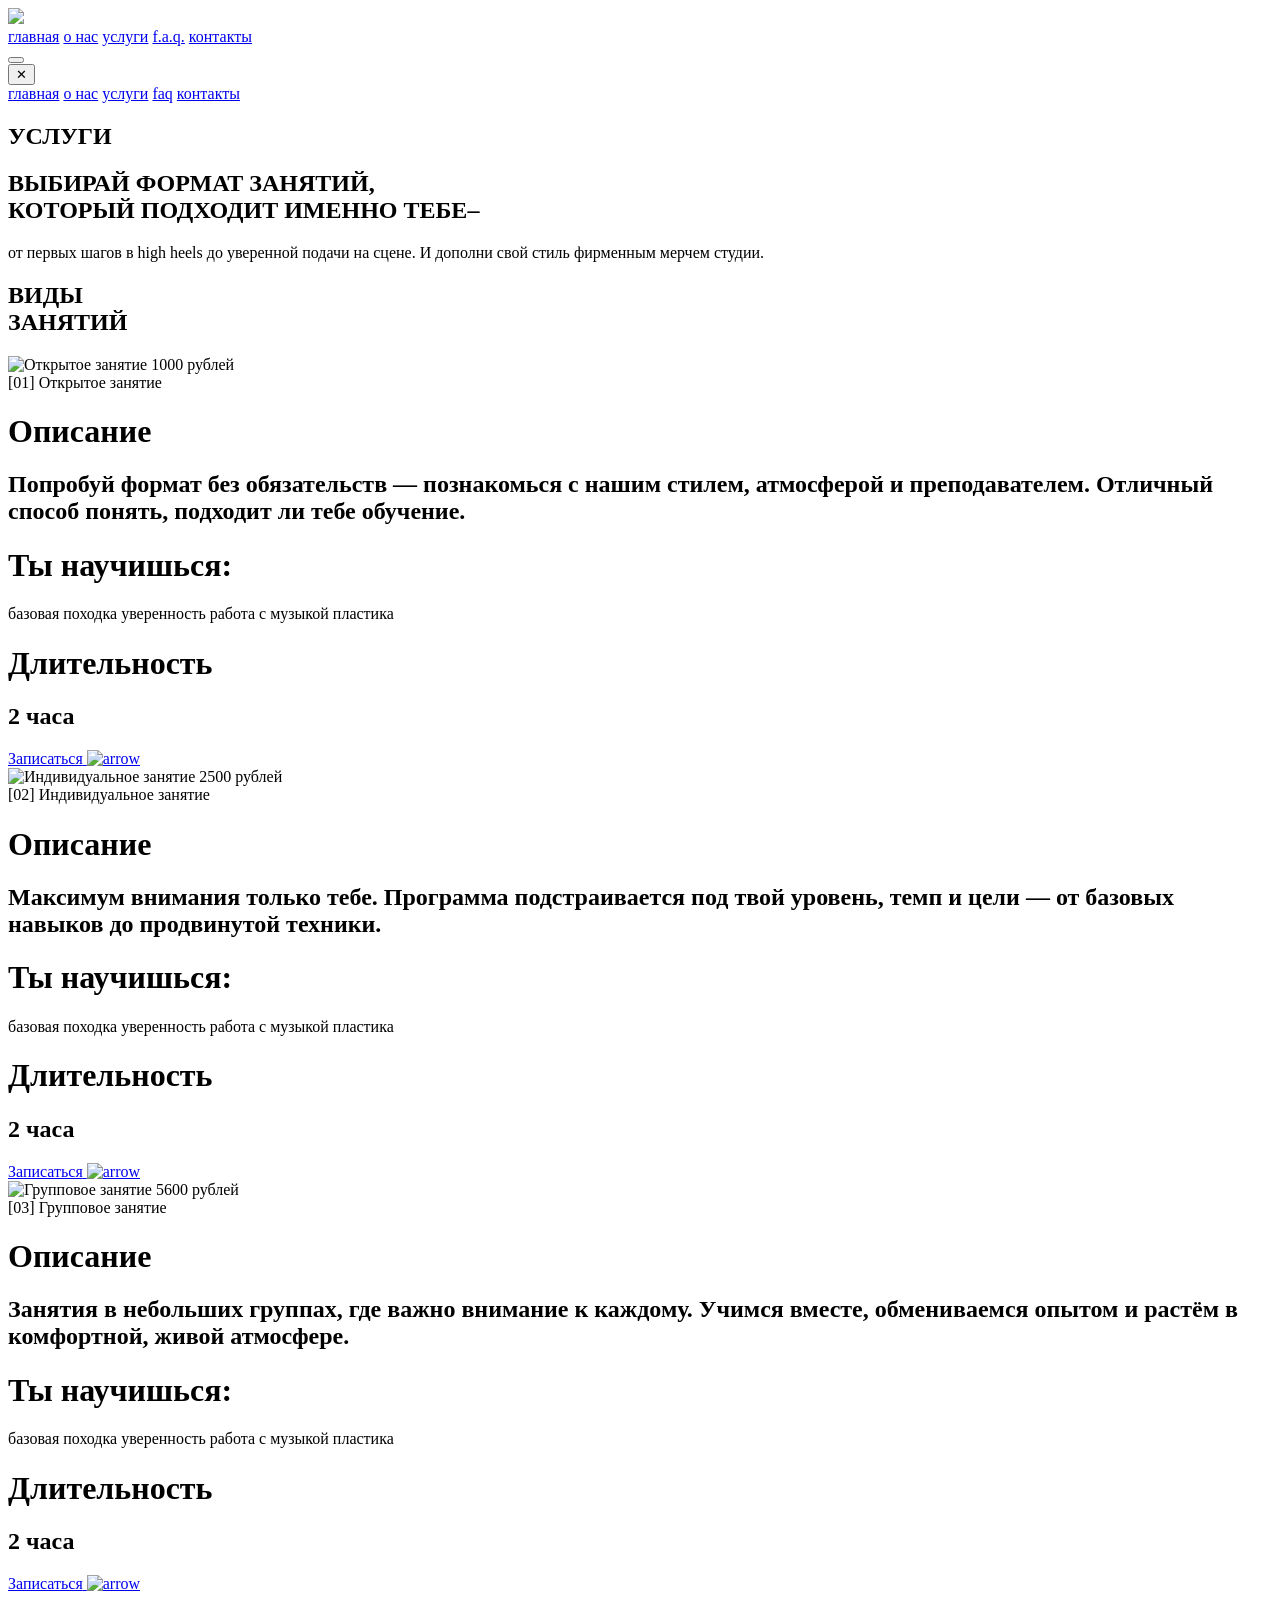
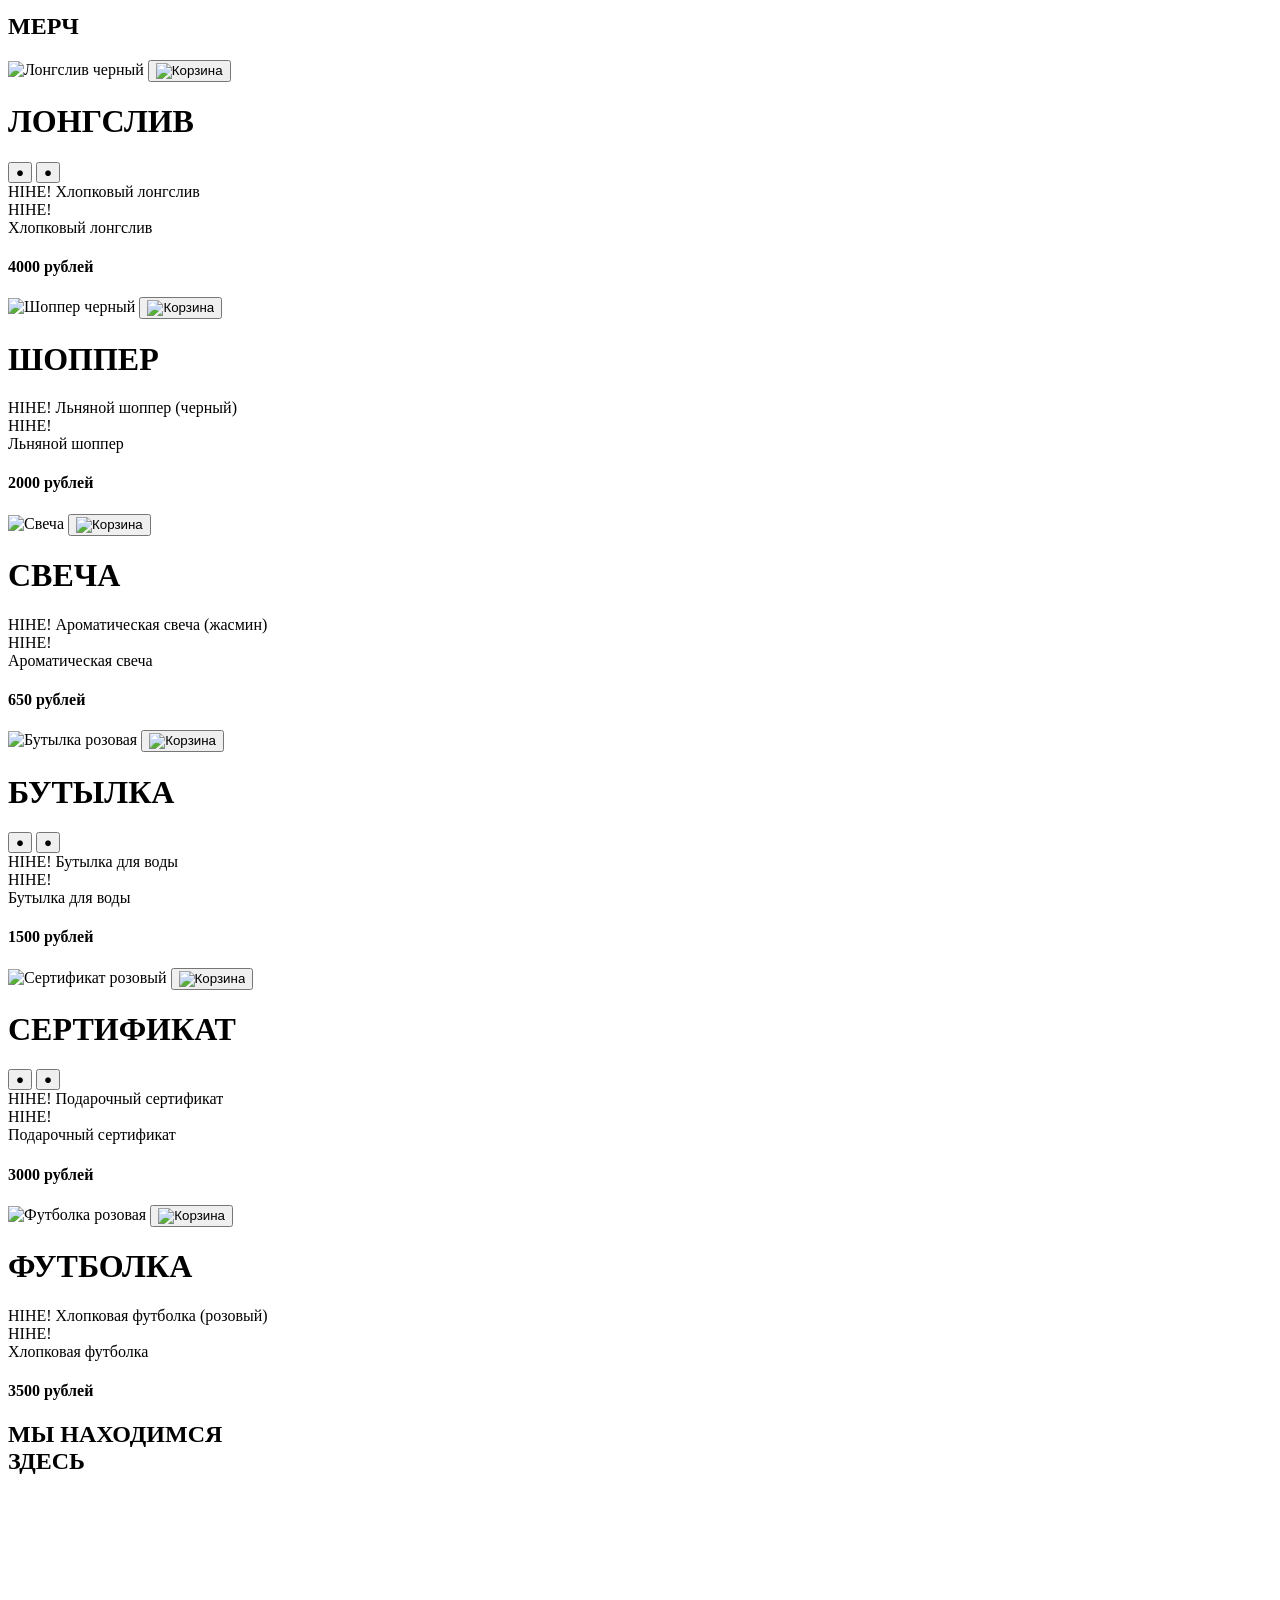
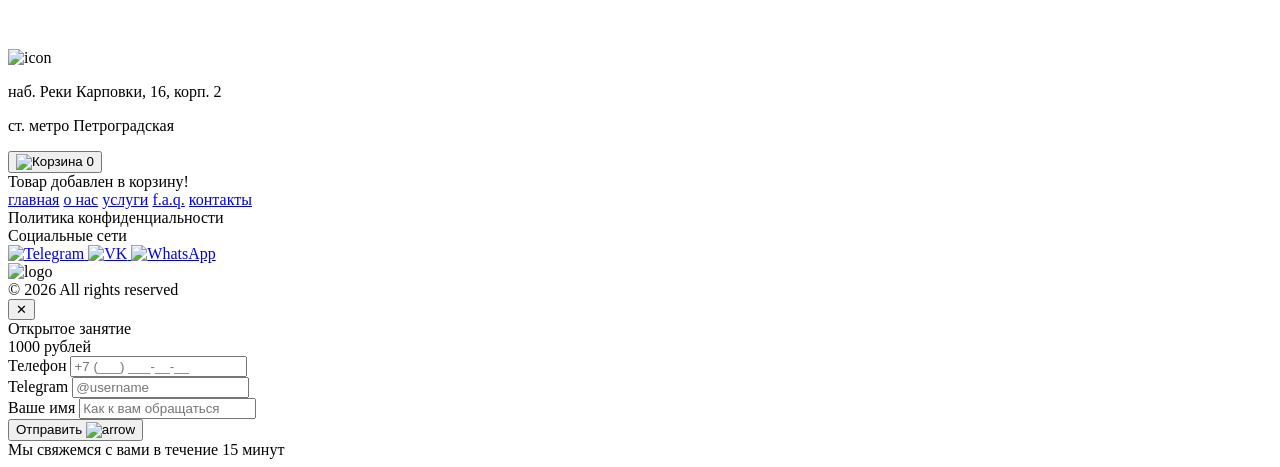
==== wedo.html @ 26886724 "Add files via upload" ====
<!DOCTYPE html>
<html lang="ru">
    <head> 
        <meta charset="UTF-8"> 
        <meta name="viewport" content="width=device-width, initial-scale=1.0"> 
        <title>HI, HEELS! WEDO</title> <link rel="stylesheet" href="styles/style2.css"> 
    </head> 
    <body>
        <header class="header"> 
            <div class="log1">
                <img src="images/logoshort.svg">
            </div>
            <nav class="text">
                <a href="index.html" class="nav-link">главная</a>
                <a href="about.html" class="nav-link">о нас</a>
                <a href="wedo.html" class="nav-link active">услуги</a>
                <a href="index.html#faq" class="nav-link">f.a.q.</a>
                <a href="index.html#contacts" class="nav-link">контакты</a>
            </nav>
            <button class="burger">
                <span></span>
                <span></span>
            </button>
        </header>
        <div class="mobile-menu">
            <button class="mobile-close-btn">✕</button>
            <nav class="mobile-nav">
                <a href="index.html" class="mobile-link">главная</a>
                <a href="about.html" class="mobile-link">о нас</a>
                <a href="wedo.html" class="mobile-link active">услуги</a>
                <a href="index.html#faq" class="mobile-link">faq</a>
                <a href="index.html#contacts" class="mobile-link">контакты</a>
            </nav>
        </div>
        <div class="main-container">
            <section class="hero">
                <div class="maintxt">
                    <div class="tt">
                        <h1>УСЛУГИ</h1>
                        <h2>ВЫБИРАЙ ФОРМАТ ЗАНЯТИЙ,<br> 
                            КОТОРЫЙ ПОДХОДИТ ИМЕННО ТЕБЕ–</h2>
                    </div>
                    <div class="ttd">
                        <a>от первых шагов в high heels 
                            до уверенной подачи на сцене.</a>
                        <a>И дополни свой стиль фирменным мерчем студии.</a>
                    </div>
                </div>
            </section>
        </div>
        <div class="tasks">
            <h2 class="title title">
                ВИДЫ<br>
                <span class="title-accent">ЗАНЯТИЙ</span>
            </h2>
            <div class="cardtask">
                <div class="cardimg">
                    <img src="images/b33ET.jpg" alt="Открытое занятие">
                    <span class="card-price">1000 рублей</span>
                </div>
                <div class="texttask">
                    <a>[01] Открытое занятие</a>
                    <div class="ab">
                        <h1>Описание</h1>
                        <h2>Попробуй формат без обязательств — познакомься с нашим стилем, атмосферой и преподавателем. Отличный способ понять, подходит ли тебе обучение.</h2>
                    </div>
                    <div class="tags">
                        <h1>Ты научишься:</h1>
                        <div class="tags-list">
                            <span class="tag">базовая походка</span>
                            <span class="tag">уверенность</span>
                            <span class="tag">работа с музыкой</span>
                            <span class="tag">пластика</span>
                        </div>
                    </div>
                    <div class="time">
                        <div class="t1">
                            <h1>Длительность</h1>
                            <h2>2 часа</h2>
                        </div>
                        <a href="wedo.html" class="btn-new">
                            <span>Записаться</span>
                            <img src="images/arrowwh.svg" alt="arrow" class="btn-icon">
                        </a>
                    </div>
                </div>
            </div>
            <div class="cardtask1">
                <div class="cardimg">
                    <img src="images/facetface.jpg" alt="Индивидуальное занятие">
                    <span class="card-price">2500 рублей</span>
                </div>
                <div class="texttask">
                    <a>[02] Индивидуальное занятие</a>
                    <div class="ab">
                        <h1>Описание</h1>
                        <h2>Максимум внимания только тебе. Программа подстраивается под твой уровень, темп и цели — от базовых навыков до продвинутой техники.</h2>
                    </div>
                    <div class="tags">
                        <h1>Ты научишься:</h1>
                        <div class="tags-list">
                            <span class="tag">базовая походка</span>
                            <span class="tag">уверенность</span>
                            <span class="tag">работа с музыкой</span>
                            <span class="tag">пластика</span>
                        </div>
                    </div>
                    <div class="time">
                        <div class="t1">
                            <h1>Длительность</h1>
                            <h2>2 часа</h2>
                        </div>
                        <a href="wedo.html" class="btn-new">
                            <span>Записаться</span>
                            <img src="images/arrowwh.svg" alt="arrow" class="btn-icon">
                        </a>
                    </div>
                </div>
            </div>
            <div class="cardtask">
                <div class="cardimg">
                    <img src="images/groptask.jpg" alt="Групповое занятие">
                    <span class="card-price">5600 рублей</span>
                </div>
                <div class="texttask">
                    <a>[03] Групповое занятие</a>
                    <div class="ab">
                        <h1>Описание</h1>
                        <h2>Занятия в небольших группах, где важно внимание к каждому. Учимся вместе, обмениваемся опытом и растём в комфортной, живой атмосфере.</h2>
                    </div>
                    <div class="tags">
                        <h1>Ты научишься:</h1>
                        <div class="tags-list">
                            <span class="tag">базовая походка</span>
                            <span class="tag">уверенность</span>
                            <span class="tag">работа с музыкой</span>
                            <span class="tag">пластика</span>
                        </div>
                    </div>
                    <div class="time">
                        <div class="t1">
                            <h1>Длительность</h1>
                            <h2>2 часа</h2>
                        </div>
                        <a href="wedo.html" class="btn-new">
                            <span>Записаться</span>
                            <img src="images/arrowwh.svg" alt="arrow" class="btn-icon">
                        </a>
                    </div>
                </div>
            </div>
        </div>
        <div class="merch">
            <h2 class="title title-accent3">МЕРЧ</h2>
            <div class="ittms">
                <div class="merchitems">
                    <!-- Лонгслив - 2 цвета -->
                    <div class="item1 item-longsleeve">
                        <div class="card-wrapper">
                            <img src="images/sweetb.jpg" alt="Лонгслив черный" class="main-product-img">
                            <button class="merch-cart-btn">
                                <img src="images/cart.svg" alt="Корзина">
                            </button>
                        </div>
                        <div class="itemtxt">
                            <h1>ЛОНГСЛИВ</h1>
                            <div class="btit">
                                <button class="circle-btn active" data-img="images/sweetb.jpg">●</button>
                                <button class="circle-btn" data-img="images/sweetp.jpg">●</button>
                            </div>
                        </div>
                        <div class="item-description">HIHE! Хлопковый лонгслив</div>
                        <div class="namecost">
                            <a>HIHE!<br>Хлопковый лонгслив</a>
                        </div>
                        <h4>4000 рублей</h4>
                    </div>
                    <div class="item1 item-shopper">
                        <div class="card-wrapper">
                            <img src="images/shopbl.png" alt="Шоппер черный" class="main-product-img">
                            <button class="merch-cart-btn">
                                <img src="images/cart.svg" alt="Корзина">
                            </button>
                        </div>
                        <div class="itemtxt">
                            <h1>ШОППЕР</h1>
                        </div>
                        <div class="item-description">HIHE! Льняной шоппер (черный)</div>
                        <div class="namecost">
                            <a>HIHE!<br>Льняной шоппер</a>
                        </div>
                        <h4>2000 рублей</h4>
                    </div>
                </div>
                <div class="merchitems">
                    <div class="item1 item-candle">
                        <div class="card-wrapper">
                            <img src="images/cand.jpg" alt="Свеча" class="main-product-img">
                            <button class="merch-cart-btn">
                                <img src="images/cart.svg" alt="Корзина">
                            </button>
                        </div>
                        <div class="itemtxt">
                            <h1>СВЕЧА</h1>
                        </div>
                        <div class="item-description">HIHE! Ароматическая свеча (жасмин)</div>
                        <div class="namecost">
                            <a>HIHE!<br>Ароматическая свеча</a>
                        </div>
                        <h4>650 рублей</h4>
                    </div>
                    <div class="item1 item-bottle">
                        <div class="card-wrapper">
                            <img src="images/botpink.jpg" alt="Бутылка розовая" class="main-product-img">
                            <button class="merch-cart-btn">
                                <img src="images/cart.svg" alt="Корзина">
                            </button>
                        </div>
                        <div class="itemtxt">
                            <h1>БУТЫЛКА</h1>
                            <div class="btit">
                                <button class="circle-btn active" data-img="images/botpink.jpg">●</button>
                                <button class="circle-btn" data-img="images/botblack.jpg">●</button>
                            </div>
                        </div>
                        <div class="item-description">HIHE! Бутылка для воды</div>
                        <div class="namecost">
                            <a>HIHE!<br>Бутылка для воды</a>
                        </div>
                        <h4>1500 рублей</h4>
                    </div>
                </div>
                <div class="merchitems">
                    <div class="item1 item-certificate">
                        <div class="card-wrapper">
                            <img src="images/sertigpink.png" alt="Сертификат розовый" class="main-product-img">
                            <button class="merch-cart-btn">
                                <img src="images/cart.svg" alt="Корзина">
                            </button>
                        </div>
                        <div class="itemtxt">
                            <h1>СЕРТИФИКАТ</h1>
                            <div class="btit">
                                <button class="circle-btn active" data-img="images/sertigpink.png">●</button>
                                <button class="circle-btn" data-img="images/sertiflilac.png">●</button>
                            </div>
                        </div>
                        <div class="item-description">HIHE! Подарочный сертификат</div>
                        <div class="namecost">
                            <a>HIHE!<br>Подарочный сертификат</a>
                        </div>
                        <h4>3000 рублей</h4>
                    </div>
                    <div class="item1 item-tshirt">
                        <div class="card-wrapper">
                            <img src="images/tshirt.jpg" alt="Футболка розовая" class="main-product-img">
                            <button class="merch-cart-btn">
                                <img src="images/cart.svg" alt="Корзина">
                            </button>
                        </div>
                        <div class="itemtxt">
                            <h1>ФУТБОЛКА</h1>
                        </div>
                        <div class="item-description">HIHE! Хлопковая футболка (розовый)</div>
                        <div class="namecost">
                            <a>HIHE!<br>Хлопковая футболка</a>
                        </div>
                        <h4>3500 рублей</h4>
                    </div>
                </div>
            </div>
        </div>
        </div>
        <div class="map-block">
            <h2 class="title title">
                МЫ НАХОДИМСЯ<br>
                <span class="title-accent">ЗДЕСЬ</span>
            </h2>
            <div class="map-wrapper">
                <a class="map-link"
                   href="https://yandex.ru/maps/?text=наб.%20Реки%20Карповки%2C%2016%2C%20корп.%202"
                   target="_blank">
        
                    <iframe 
                        src="https://yandex.ru/map-widget/v1/?ll=30.3012%2C59.9696&z=16&pt=30.3012%2C59.9696,pm2rdm"
                        frameborder="0">
                    </iframe>
        
                </a>
                <div class="map-info">
                    <div class="map-avatar">
                        <img src="images/loc.png" alt="icon">
                    </div>
                    <div class="map-text">
                        <p class="map-address">наб. Реки Карповки, 16, корп. 2</p>
                        <p class="map-metro">ст. метро Петроградская</p>
                    </div>
        
                </div>
        
            </div>
        </div>
        <div class="cart-badge">
            <button id="cartBtn">
                <img src="images/cart.svg" alt="Корзина">
                <span class="cart-count">0</span>
            </button>
        </div>
        <div class="cart-notification" id="cartNotification">
            Товар <span></span> добавлен в корзину!
        </div>
        <footer class="footer">
            <div class="footer-container">
                <div class="ff">
                    <div class="leftfoot">
                        <div class="footer-nav">
                            <a href="index.html">главная</a>
                            <a href="about.html">о нас</a>
                            <a href="wedo.html" class="active">услуги</a>
                            <a href="faq.html">f.a.q.</a>
                            <a href="#contacts" class="nav-link">контакты</a>
                        </div>
                        <div class="polit">Политика конфиденциальности</div>
                    </div>
                    <div class="foot">
                        <a>Социальные сети</a>
                        <div class="socials">
                            <a href="https://t.me/yourname" target="_blank" class="social-circle">
                                <img src="images/tg.svg" alt="Telegram">
                            </a>
                            <a href="https://vk.com/yourname" target="_blank" class="social-circle">
                                <img src="images/vk.svg" alt="VK">
                            </a>
                            <a href="https://wa.me/79999999999" target="_blank" class="social-circle">
                                <img src="images/wh.svg" alt="WhatsApp">
                            </a>
                        </div>
                    </div>
                </div>
                <div class="fff">
                    <div class="lgbg">
                        <img src="images/logogr.svg" alt="logo">
                    </div>
                    <div class="lgtxt">© 2026 All rights reserved</div>
                </div>
            </div>
        </footer>
        <div class="popup-overlay" id="classPopup">
            <div class="popup popup-class">
                <button class="popup-close" id="popupClassClose">✕</button>
                <div class="popup-title" id="popupTitle">Открытое занятие</div>
                <div class="popup-price" id="popupPrice">1000 рублей</div>
                <form class="class-form" id="classForm">
                    <input type="hidden" id="classType" name="classType" value="open">
                    <div class="form-group">
                        <label for="classPhone">Телефон</label>
                        <input type="tel" id="classPhone" name="phone" placeholder="+7 (___) ___-__-__" required>
                        <div class="error"></div>
                    </div>
                    <div class="form-group">
                        <label for="classTg">Telegram</label>
                        <input type="text" id="classTg" name="tg" placeholder="@username">
                        <div class="error"></div>
                    </div>
                    <div class="form-group">
                        <label for="className">Ваше имя</label>
                        <input type="text" id="className" name="name" placeholder="Как к вам обращаться">
                        <div class="error"></div>
                    </div>
                    <button type="submit" class="popup-submit-btn">
                        <span>Отправить</span>
                        <img src="images/arrowwh.svg" alt="arrow">
                    </button>
                </form>
                <div class="popup-note">Мы свяжемся с вами в течение 15 минут</div>
            </div>
        </div>
        <script src="script.js"></script>
    </body>
</html>
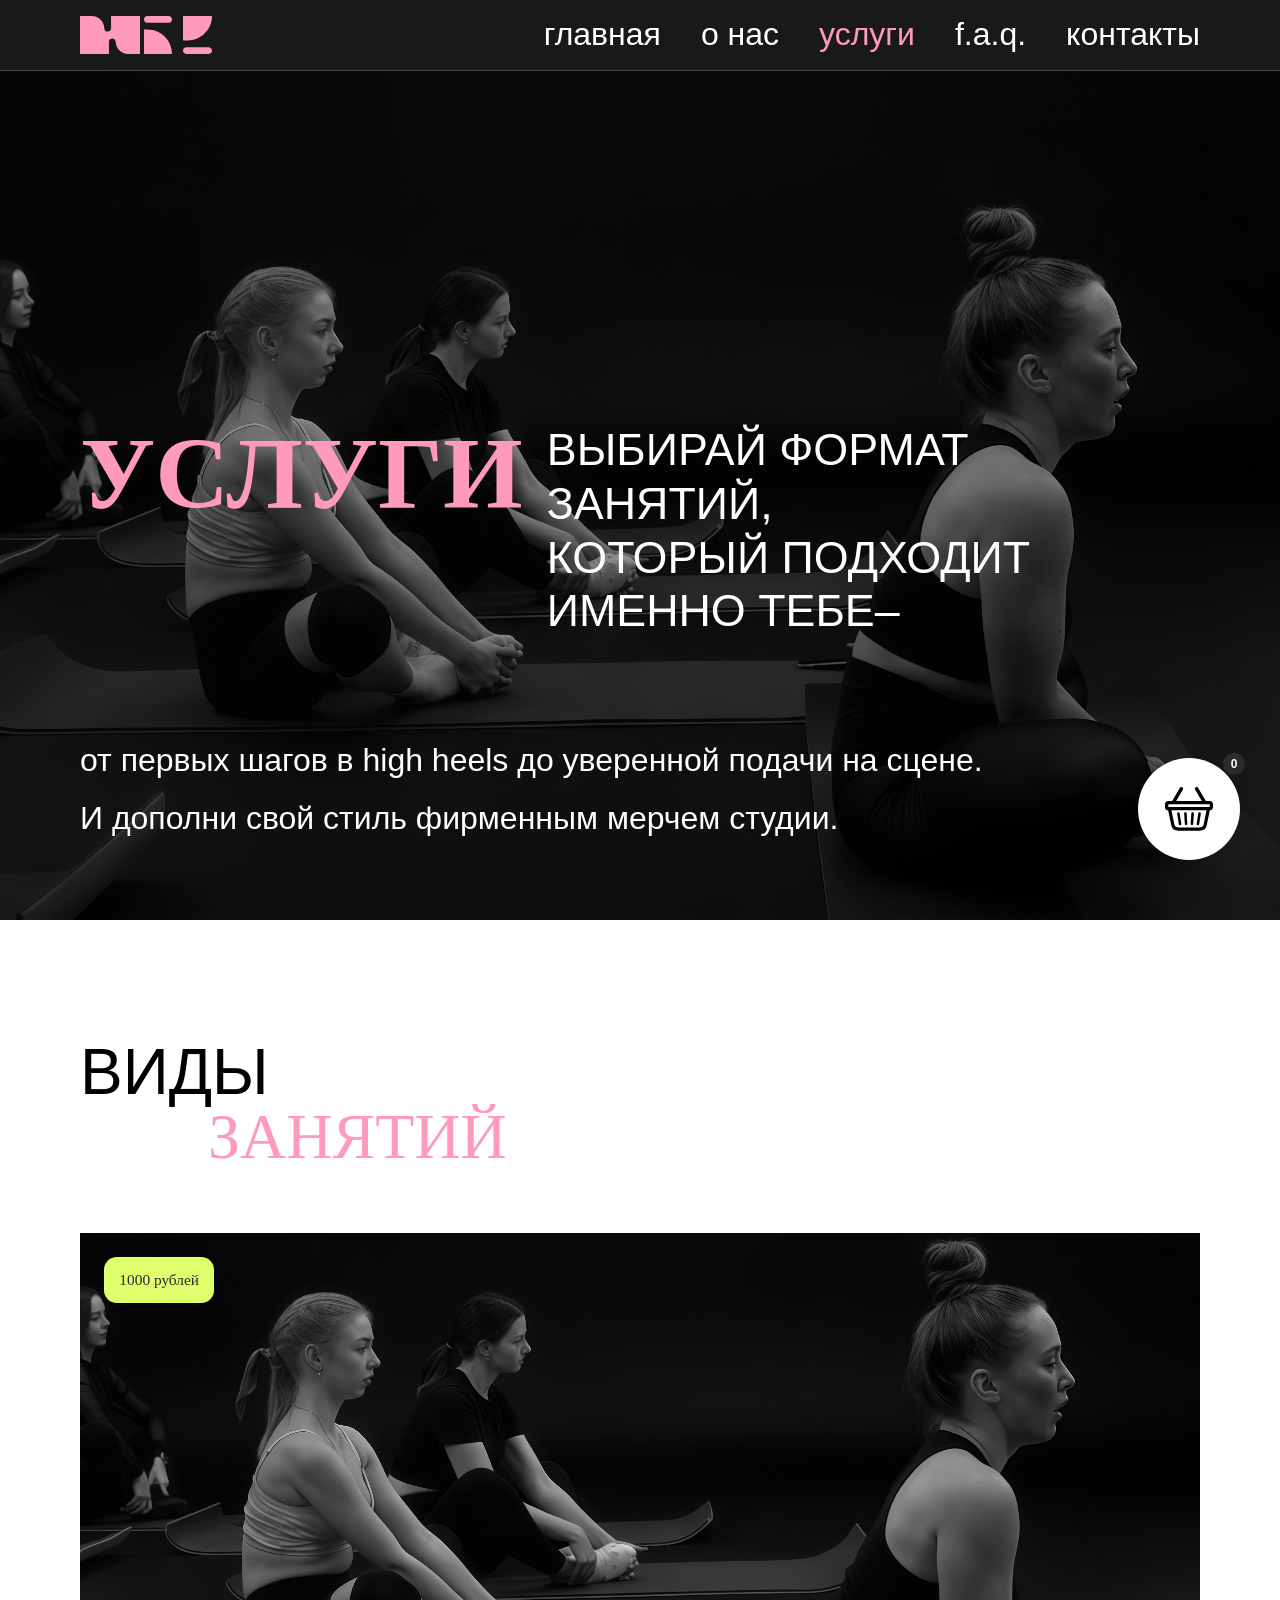
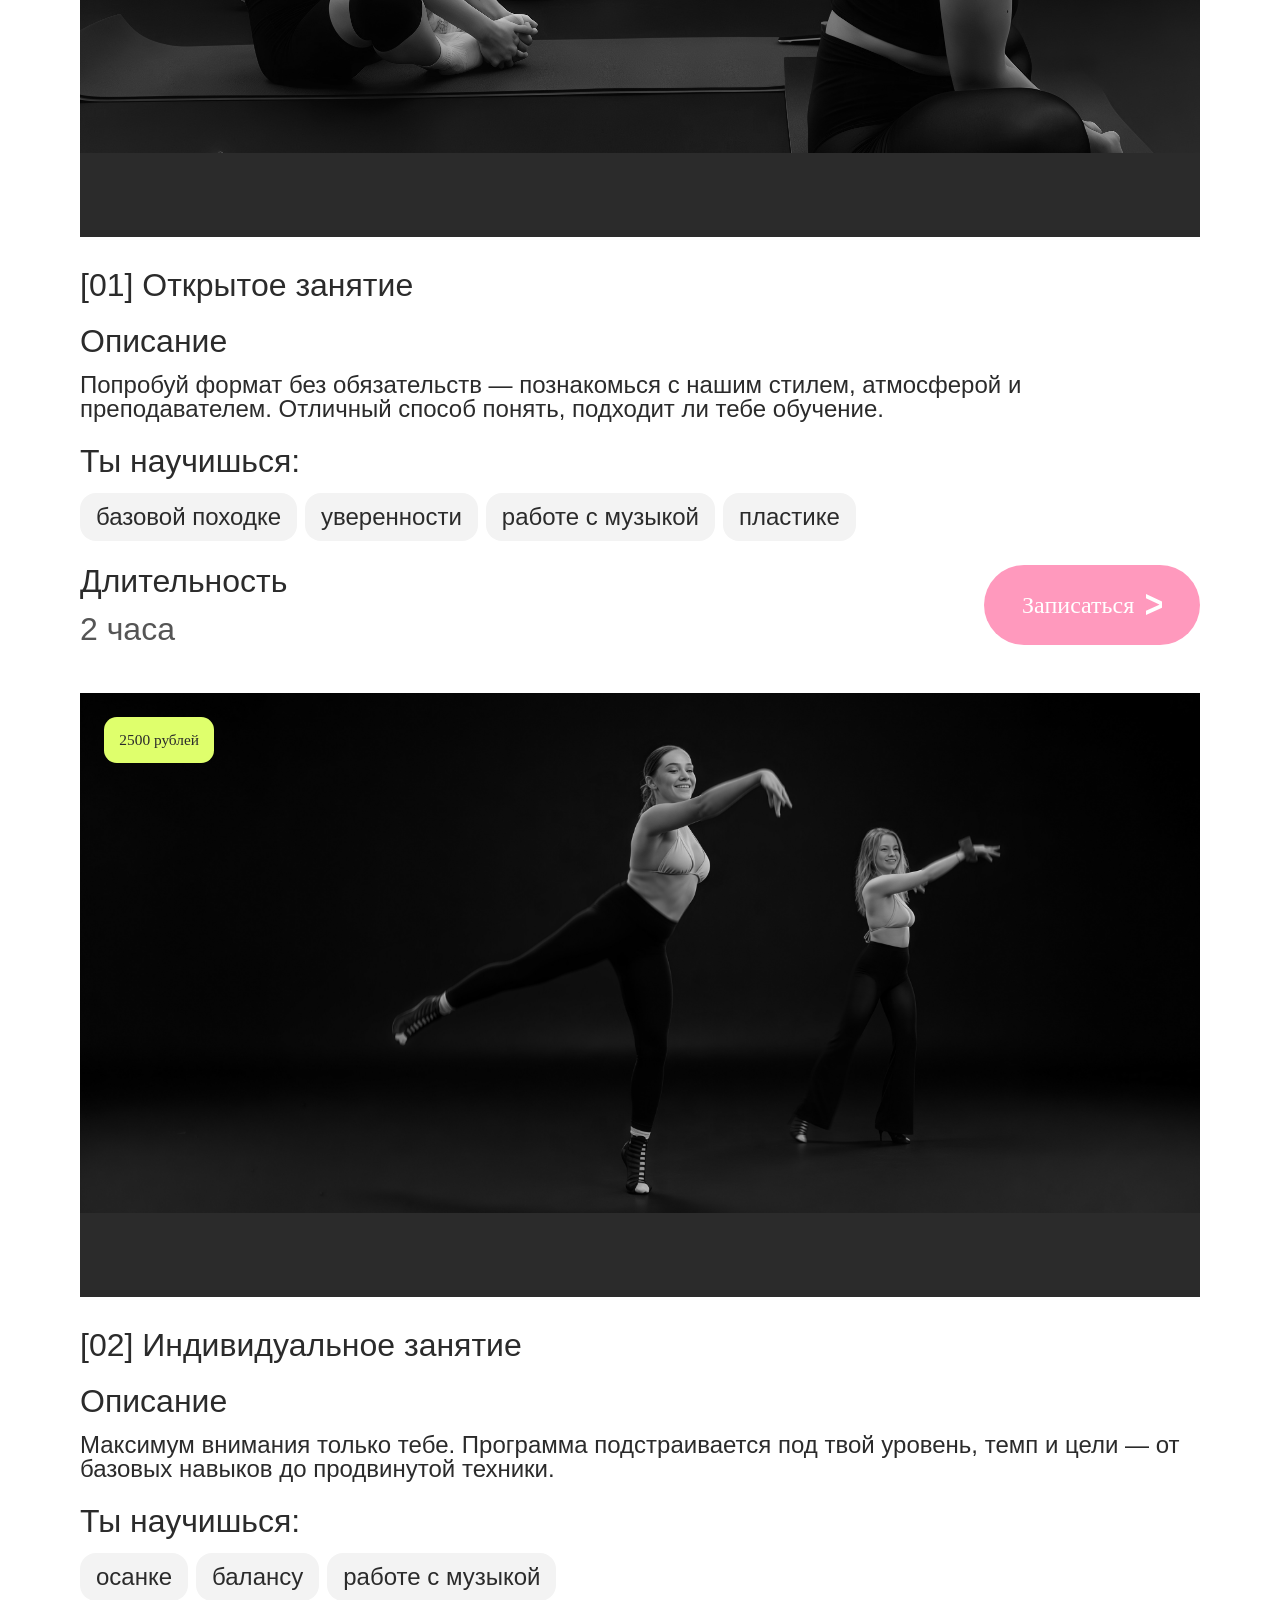
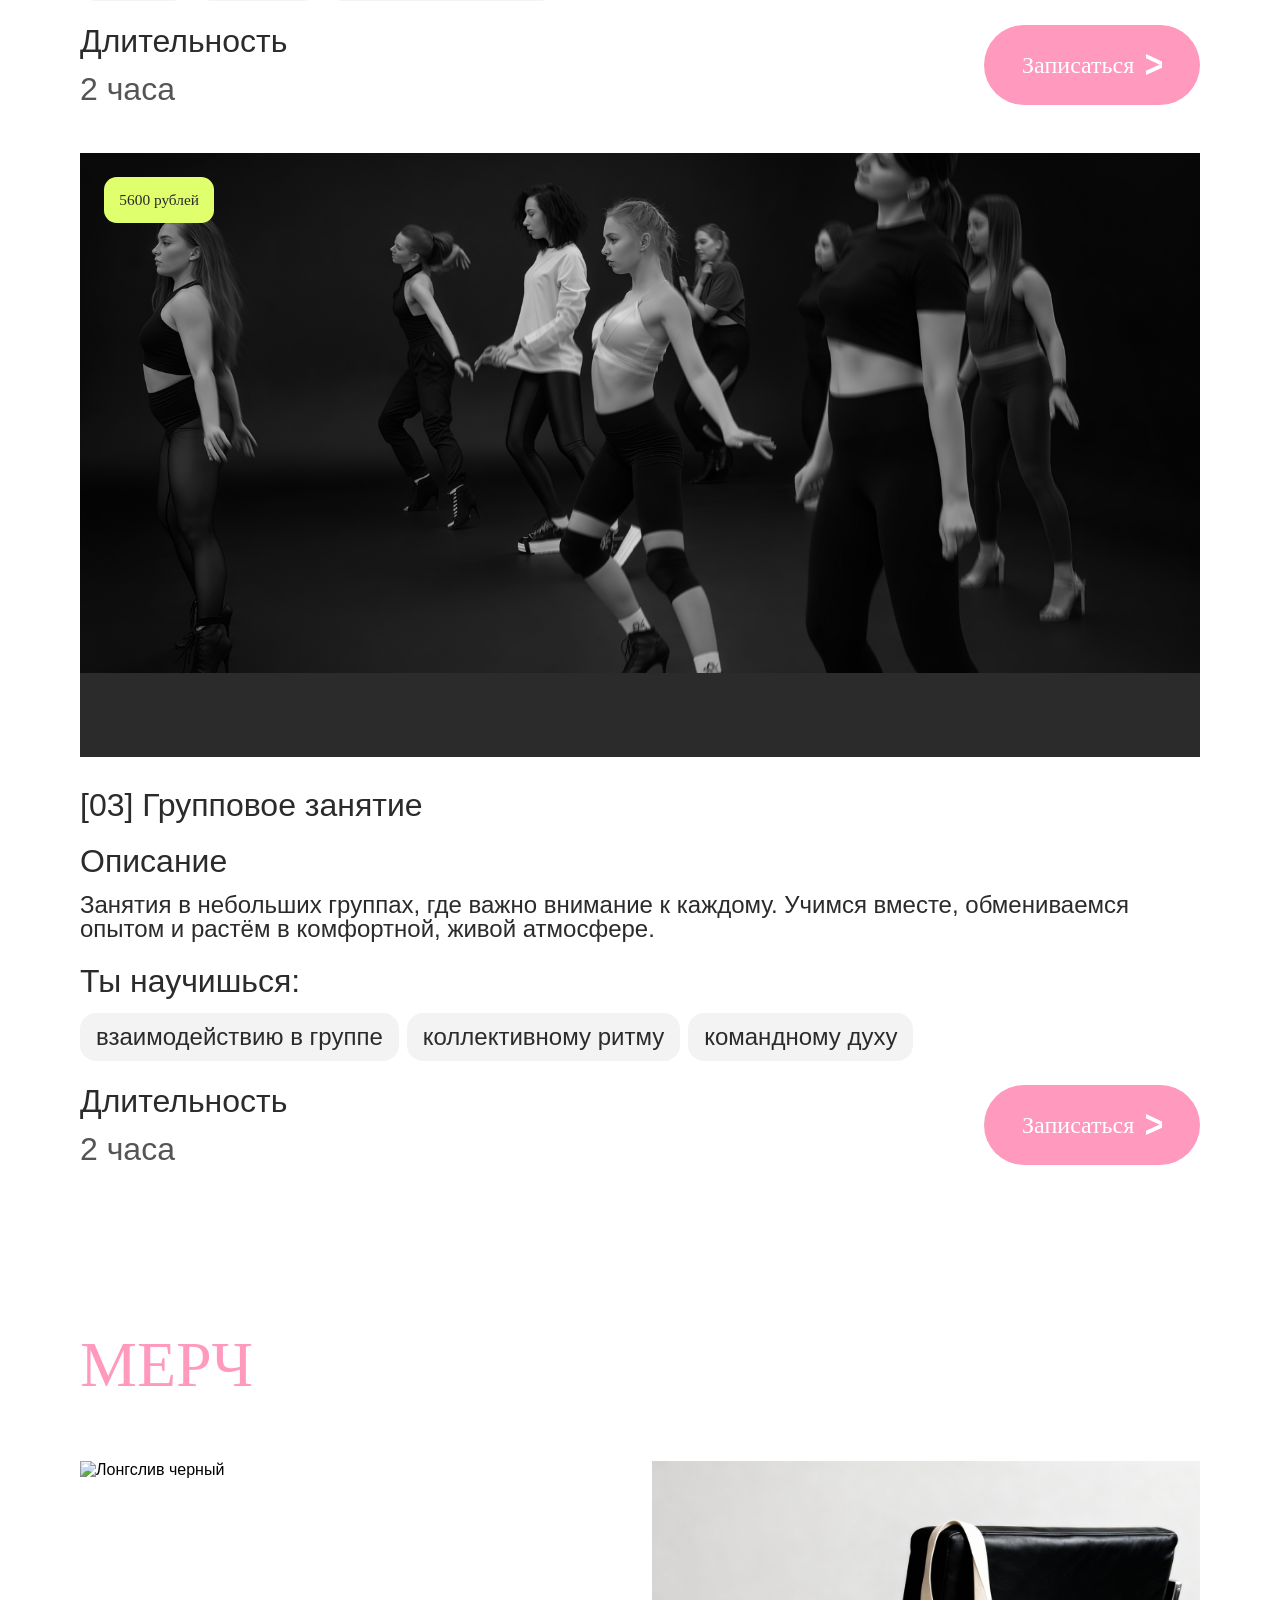
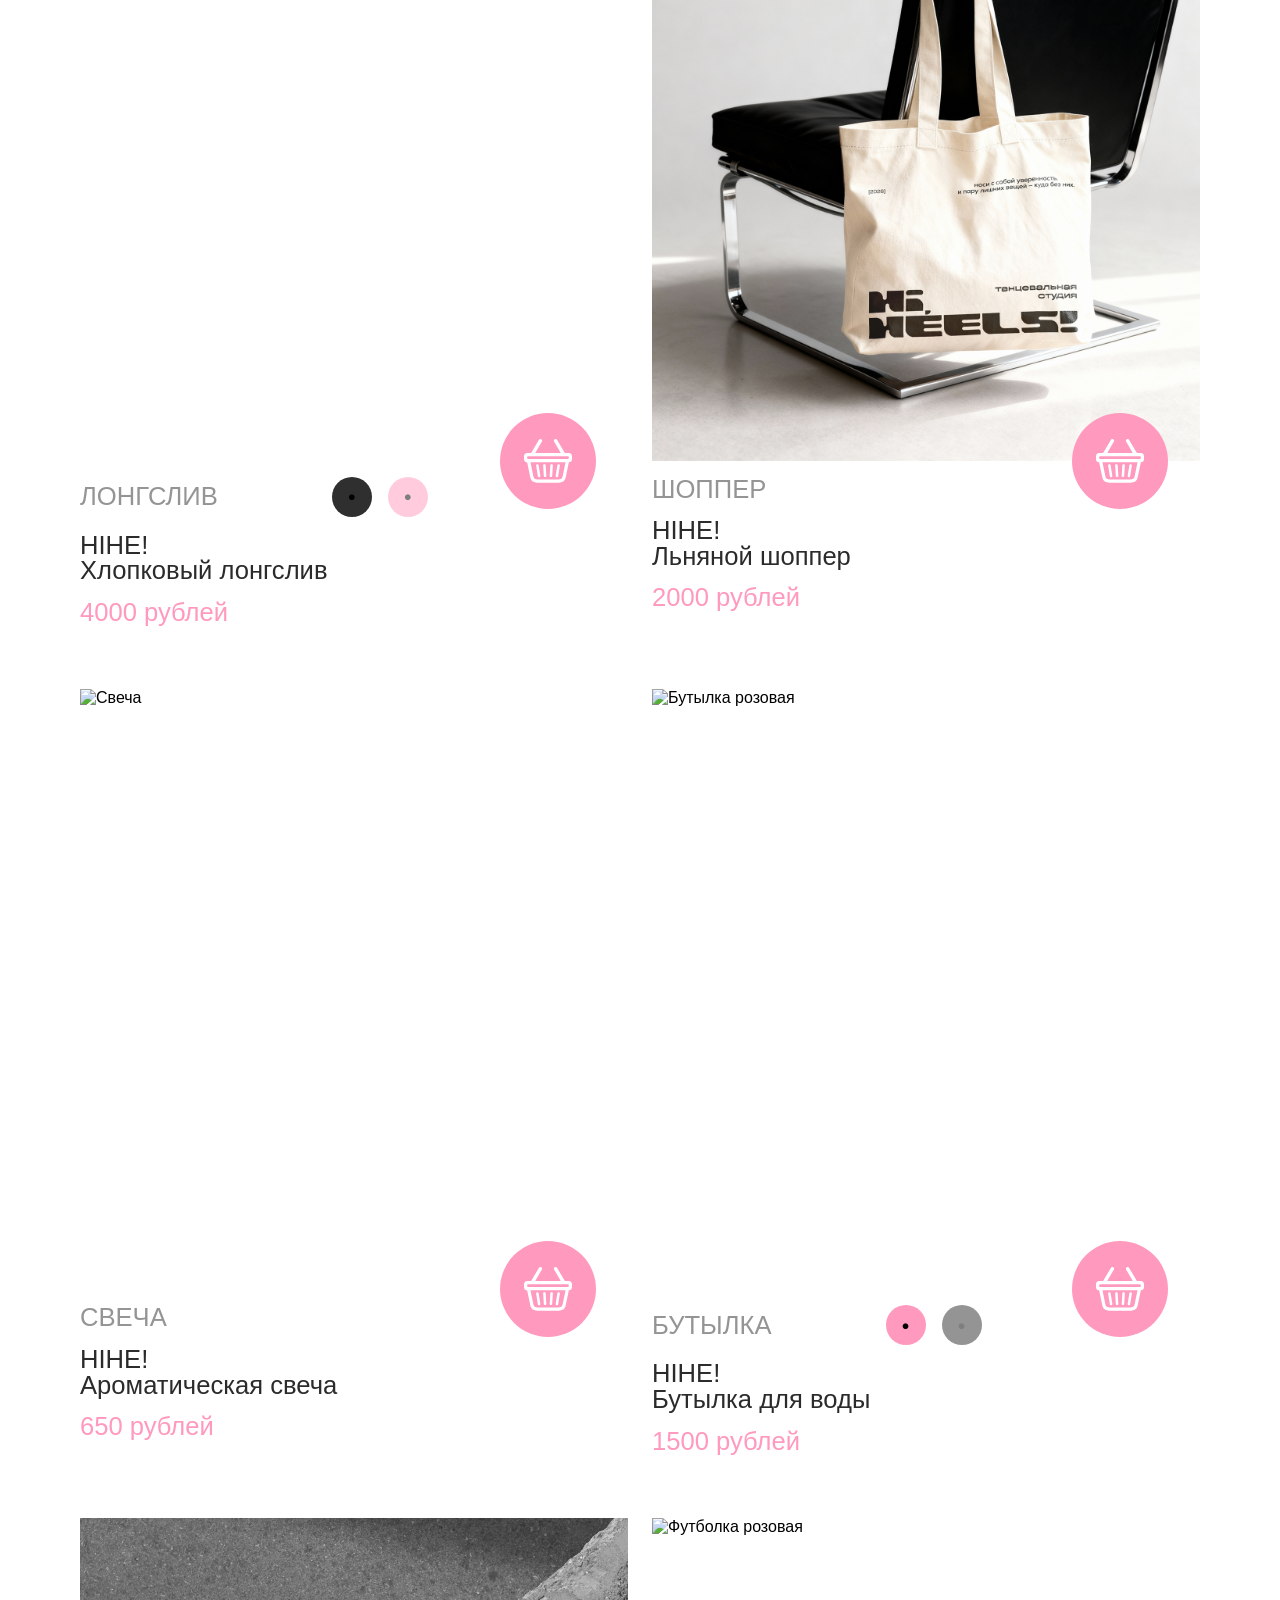
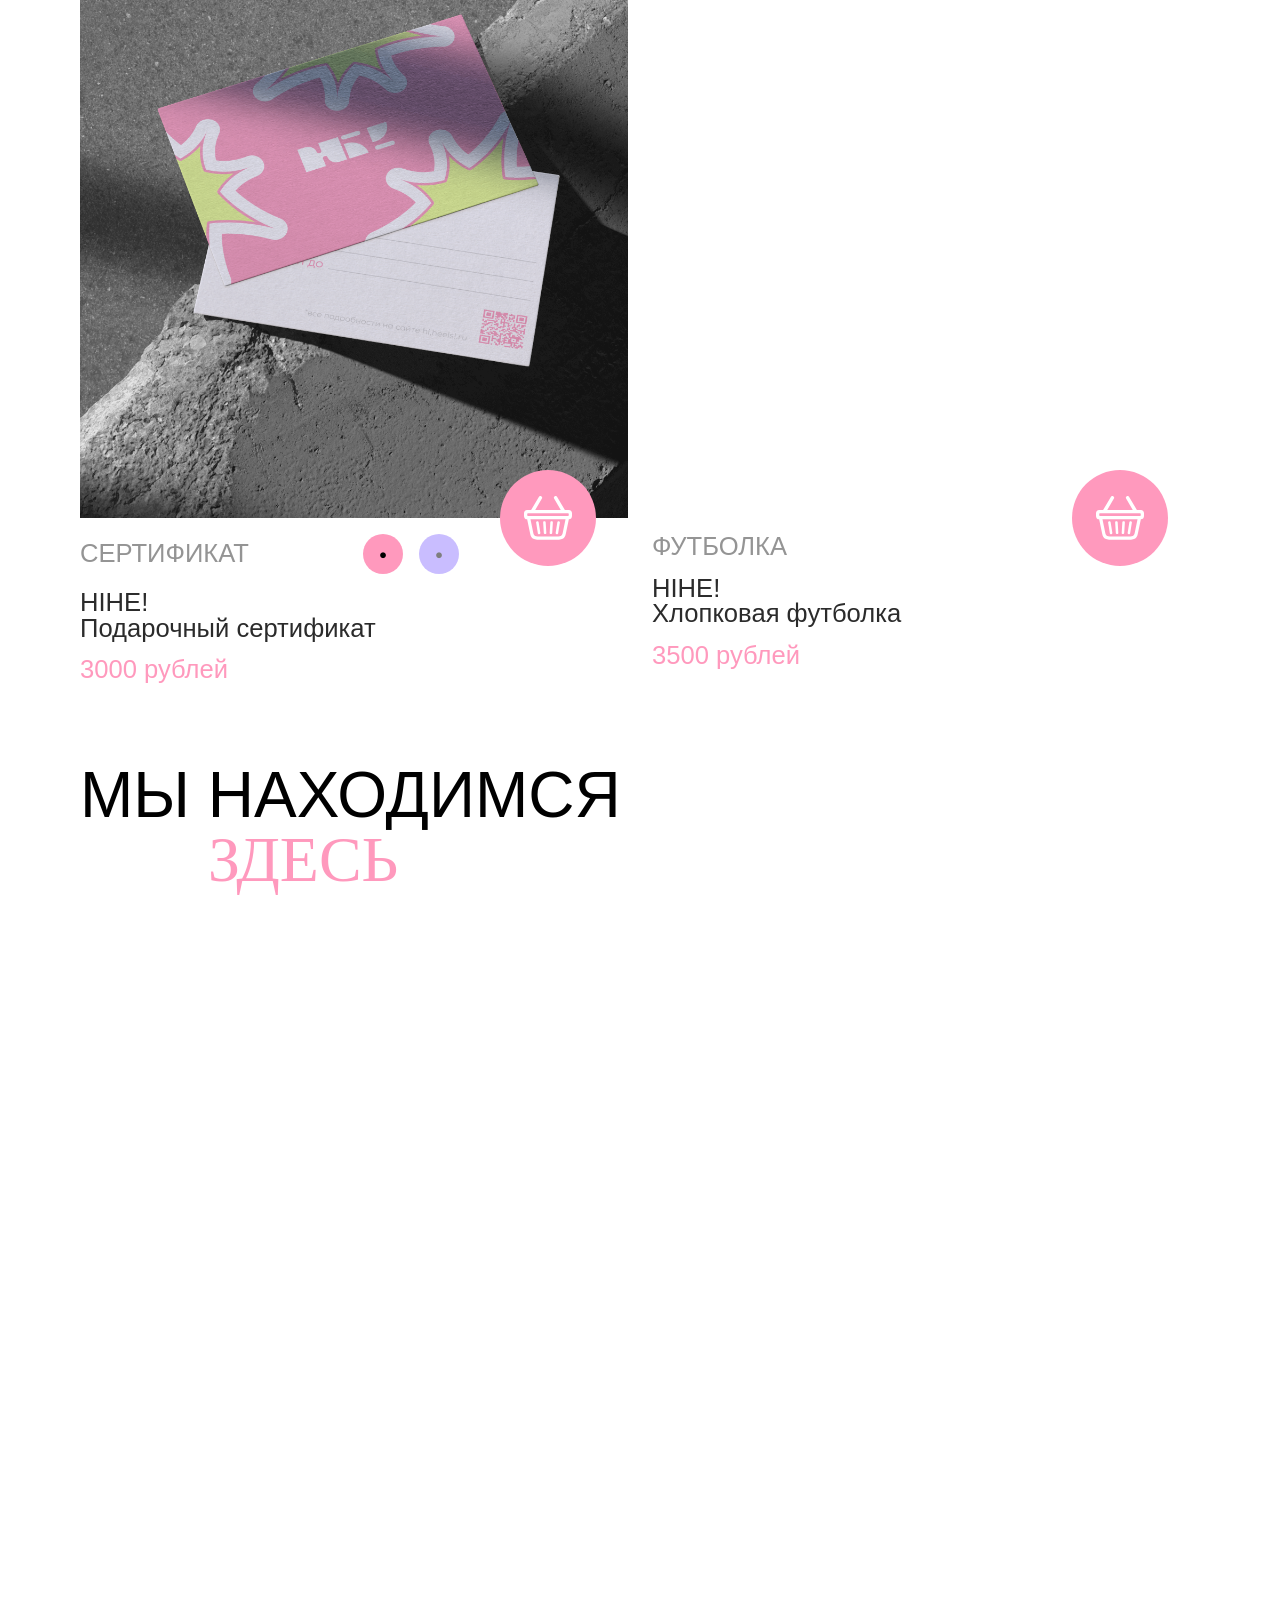
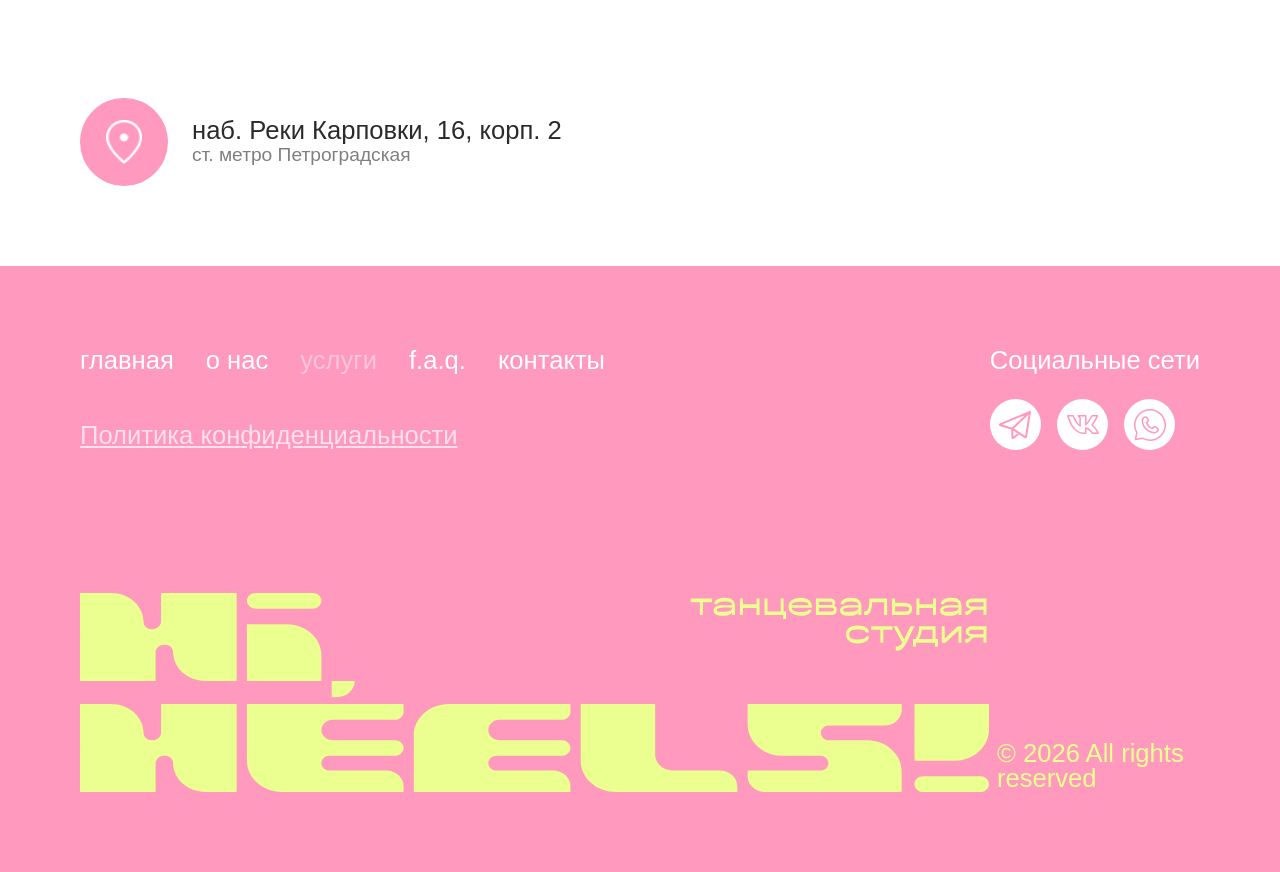
==== commit 54a4fcb6: "Update wedo.html" ====
--- a/wedo.html
+++ b/wedo.html
@@ -67,10 +67,10 @@
                     <div class="tags">
                         <h1>Ты научишься:</h1>
                         <div class="tags-list">
-                            <span class="tag">базовая походка</span>
-                            <span class="tag">уверенность</span>
-                            <span class="tag">работа с музыкой</span>
-                            <span class="tag">пластика</span>
+                            <span class="tag">базовой походке</span>
+                            <span class="tag">уверенности</span>
+                            <span class="tag">работе с музыкой</span>
+                            <span class="tag">пластике</span>
                         </div>
                     </div>
                     <div class="time">
@@ -99,10 +99,9 @@
                     <div class="tags">
                         <h1>Ты научишься:</h1>
                         <div class="tags-list">
-                            <span class="tag">базовая походка</span>
-                            <span class="tag">уверенность</span>
-                            <span class="tag">работа с музыкой</span>
-                            <span class="tag">пластика</span>
+                            <span class="tag">осанке</span>
+                            <span class="tag">балансу</span>
+                            <span class="tag">работе с музыкой</span>
                         </div>
                     </div>
                     <div class="time">
@@ -131,10 +130,9 @@
                     <div class="tags">
                         <h1>Ты научишься:</h1>
                         <div class="tags-list">
-                            <span class="tag">базовая походка</span>
-                            <span class="tag">уверенность</span>
-                            <span class="tag">работа с музыкой</span>
-                            <span class="tag">пластика</span>
+                            <span class="tag">взаимодействию в группе</span>
+                            <span class="tag">коллективному ритму</span>
+                            <span class="tag">командному духу</span>
                         </div>
                     </div>
                     <div class="time">
@@ -377,4 +375,4 @@
         </div>
         <script src="script.js"></script>
     </body>
-</html>+</html>
--- a/styles/style2.css
+++ b/styles/style2.css
@@ -0,0 +1,2373 @@
+/* ============================================ */
+/* 1. RESET & GLOBAL (СБРОС И ГЛОБАЛЬНЫЕ СТИЛИ) */
+/* ============================================ */
+
+* {
+    margin: 0;
+    padding: 0;
+    box-sizing: border-box;
+}
+
+body {
+    overflow-x: hidden;
+    font-family: 'Nexa', sans-serif;
+    background: #fff;
+}
+
+img {
+    display: block;
+    max-width: 100%;
+}
+
+/*FONTS */
+
+@font-face {
+    font-family: 'Nexa';
+    src: url('fonts/Nexa-Book_0.otf') format('opentype');
+    font-weight: 300;
+}
+
+@font-face {
+    font-family: 'Nexa';
+    src: url('fonts/Nexa-Regular_0.otf') format('opentype');
+    font-weight: 400;
+}
+
+@font-face {
+    font-family: 'Nexa';
+    src: url('fonts/Nexa-Bold_0.otf') format('opentype');
+    font-weight: 700;
+}
+
+@font-face {
+    font-family: 'Seenonim';
+    src: url('fonts/seenonim-v1.ttf') format('truetype');
+}
+
+
+:root {
+    --padding: 80px;
+    --gap: 24px;
+}
+
+
+/* ============================================ */
+/* 4. NAVIGATION LINKS (ССЫЛКИ НАВИГАЦИИ)       */
+/* ============================================ */
+
+.nav-link {
+    font-size: 32px;
+    font-weight: 400;
+    color: #2B2B2B;
+    text-decoration: none;
+    transition: 0.3s ease;
+    cursor: pointer;
+}
+
+.nav-link:hover {
+    color: #FFC5DA;
+}
+
+.nav-link.active {
+    color: #FF99BD;
+}
+
+
+/* ============================================ */
+/* 5. BUTTONS (КНОПКИ - MAIN, NEW, FORM)        */
+/* ============================================ */
+
+.btn-main,
+.btn-new,
+.form-btn {
+    position: relative;
+    overflow: hidden;
+    transition: 0.4s ease;
+    transform: translateZ(0);
+}
+
+.btn-main::before,
+.btn-new::before,
+.form-btn::before {
+    content: "";
+    position: absolute;
+    inset: 0;
+    background: linear-gradient(135deg, #FF99BD, #FFC5DA, #FF99BD);
+    background-size: 200% 200%;
+    opacity: 0;
+    transition: 0.5s ease;
+    z-index: 0;
+}
+
+.btn-main,
+.btn-new {
+    text-decoration: none;
+}
+
+.btn-main:hover::before,
+.btn-new:hover::before,
+.form-btn:hover::before {
+    opacity: 1;
+    animation: gradientMove 2.5s linear infinite;
+}
+
+.btn-main span,
+.btn-new span,
+.form-btn span,
+.btn-main img,
+.btn-new img,
+.form-btn img {
+    position: relative;
+    z-index: 1;
+    transition: 0.3s ease;
+}
+
+.btn-main:hover,
+.btn-new:hover,
+.form-btn:hover {
+    transform: translateY(-2px) scale(1.02);
+    box-shadow: 0 12px 30px rgba(255, 153, 189, 0.35);
+}
+
+.btn-main:active,
+.btn-new:active,
+.form-btn:active {
+    transform: scale(0.97);
+}
+
+
+/* ============================================ */
+/* 6. TITLES (ЗАГОЛОВКИ ВСЕХ ТИПОВ)             */
+/* ============================================ */
+
+.section-title {
+    display: flex;
+    flex-direction: column;
+    gap: 24px;
+}
+
+.title {
+    font-size: clamp(24px, 5vw, 72px);
+    line-height: 1;
+    font-weight: 400;
+    margin-bottom: clamp(32px, 5vw, 90px);
+}
+
+.title-accent {
+    font-family: 'Seenonim';
+    color: #FF99BD;
+    padding-left: clamp(44px, 10vw, 149px);
+}
+
+.title-accent3 {
+    font-family: 'Seenonim';
+    color: #FF99BD;
+}
+
+.title2 {
+    font-size: clamp(24px, 5vw, 72px);
+    line-height: 1;
+    font-weight: 400;
+    color: #ffffff;
+}
+
+.title-accent2 {
+    font-family: 'Seenonim';
+    color: #ffffff;
+    padding-left: clamp(44px, 10vw, 149px);
+}
+
+.title1 {
+    font-family: 'Seenonim';
+    color: #FF99BD;
+    font-size: clamp(24px, 5vw, 72px);
+}
+
+
+/* ============================================ */
+/* 7. BUTTON BASE (БАЗОВЫЙ КЛАСС ДЛЯ КНОПОК)    */
+/* ============================================ */
+
+button {
+    font-family: inherit;
+    border: none;
+    cursor: pointer;
+}
+
+.btn-base {
+    display: inline-flex;
+    align-items: center;
+    justify-content: center;
+    gap: 12px;
+    width: fit-content;
+    white-space: nowrap;
+    transition: 0.3s ease;
+}
+
+.btn-icon {
+    width: clamp(10px, 1.2vw, 18px);
+    height: auto;
+    flex-shrink: 0;
+}
+
+
+/* ============================================ */
+/* 8. MAIN CONTAINER & HEADER (ОСНОВНОЙ БЛОК)   */
+/* ============================================ */
+
+.main-container {
+    min-height: 90vh;
+    padding: 32px var(--padding) 80px;
+    display: flex;
+    flex-direction: column;
+    position: relative;
+    background-image: url('../images/b33ET.jpg');
+    background-size: clamp(100%, 2vw, 100%);
+    background-position: clamp(25%, 1vw, 30%) 50%;
+    overflow: hidden;
+    background-repeat: no-repeat;
+}
+.main-container::before {
+    content: "";
+    position: absolute;
+    inset: 0;
+    background: linear-gradient(rgba(0,0,0,0), rgba(0,0,0,0.5)), url('../images/b33ET.jpg');
+    background-size: cover;
+    background-position: center;
+    filter: grayscale(100%);
+    z-index: 0;
+}
+.header {
+    display: flex;
+    justify-content: space-between;
+    align-items: flex-start;
+    position: sticky;
+    top: 0;
+    z-index: 100;
+    background: rgba(0, 0, 0, 0.9);  
+    backdrop-filter: blur(12px);
+    -webkit-backdrop-filter: blur(12px);
+    border-bottom: 1px solid rgba(255, 255, 255, 0.2);
+    padding: 16px var(--padding);
+    width: 100%;
+    transition: all 0.3s ease;
+}
+
+
+.header.header-transparent {
+    background: rgba(0, 0, 0, 0.9);
+    border-bottom-color: rgba(255, 255, 255, 0.2);
+}
+.header.header-transparent .nav-link {
+    color: white;
+}
+.header.header-transparent .nav-link.active {
+    color: #FF99BD;
+}
+.header.header-transparent .burger span {
+    background: white;
+}
+.header.header-tasks,
+.header.header-merch,
+.header.header-map-block{
+    background: rgba(255, 255, 255, 0.7);
+    border-bottom: 1px solid rgba(0, 0, 0, 0.1);
+}
+
+.header.header-tasks,
+.header.header-merch,
+.header.header-map-block{
+    color: #2B2B2B;
+}
+/* -------------------------- MOBILE MENU -------------------------- */
+.mobile-menu {
+    position: fixed;
+    top: 16px;
+    right: 40px;
+    z-index: 200;
+    background: rgba(255, 255, 255, 0.95);
+    backdrop-filter: blur(20px);
+    -webkit-backdrop-filter: blur(20px);
+    border-radius: 24px;
+    padding: 8px 8px 8px;
+    opacity: 0;
+    visibility: hidden;
+    transform: translateY(-16px) scale(0.95);
+    transform-origin: top right;
+    transition: all 0.3s cubic-bezier(0.4, 0, 0.2, 1);
+    box-shadow: 0 8px 32px rgba(0, 0, 0, 0.12);
+    min-width: 220px;
+}
+
+.mobile-menu.active {
+    opacity: 1;
+    visibility: visible;
+    transform: translateY(0) scale(1);
+}
+
+.mobile-nav {
+    display: flex;
+    flex-direction: column;
+    gap: 8px;
+}
+
+.mobile-link {
+    font-size: 16px;
+    font-weight: 400;
+    color: #2B2B2B;
+    text-decoration: none;
+    padding: 12px 20px;
+    border-radius: 24px;
+    transition: all 0.25s ease;
+}
+
+.mobile-link:hover {
+    background: rgba(255, 153, 189, 0.15);
+    color: #FF99BD;
+}
+
+.mobile-link.active {
+    background: linear-gradient(135deg, #FF99BD, #FFC5DA);
+    color: white;
+}
+
+/* -------------------------- MOBILE CLOSE BUTTON -------------------------- */
+.mobile-close-btn {
+    position: absolute;
+    top: 8px;
+    right: 8px;
+    width: 48px;
+    height: 48px;
+    border-radius: 50%;
+    background: transparent;
+    border: 1px solid rgba(255, 153, 189, 0.3);
+    font-size: 24px;
+    color: rgb(255, 153, 189);
+    cursor: pointer;
+    display: flex;
+    align-items: center;
+    justify-content: center;
+    transition: 0.3s ease;
+    z-index: 10;
+}
+
+.mobile-close-btn:hover {
+    background: rgba(255, 153, 189, 0.15);
+    transform: scale(1.05);
+}
+
+.text {
+    display: flex;
+    gap: 40px;
+}
+
+
+/* ============================================ */
+/* 9. BURGER MENU (БУРГЕР-МЕНЮ)                 */
+/* ============================================ */
+
+.burger {
+    display: none;
+    width: 64px;
+    height: 64px;
+    border-radius: 50%;
+    border: 1px solid rgba(255, 153, 189, 0.2);
+    background: rgba(255, 153, 189, 0.2);
+    backdrop-filter: blur(10px);
+    cursor: pointer;
+    align-items: center;
+    justify-content: center;
+    flex-direction: column;
+    gap: 8px;
+    padding: 0;
+    z-index: 200;
+    position: relative;
+}
+
+.burger span {
+    width: 24px;
+    height: 2px;
+    background: #FF99BD;
+    border-radius: 10px;
+    transition: all 0.3s ease;
+}
+
+.burger.active span {
+    background: #FF99BD;
+}
+
+.burger.active {
+    background: #FF99BD;
+    border-color: rgba(255, 255, 255, 0.4);
+}
+
+
+/* ============================================ */
+/* 10. HERO SECTION (ГЛАВНЫЙ ЭКРАН)             */
+/* ============================================ */
+
+.hero {
+    flex: 1;
+    position: relative;
+    display: flex;
+    align-items: center;
+    justify-content: center;
+}
+
+.maintxt {
+    display: flex;
+    flex-direction: column;
+    gap: clamp(32px, 5vw, 64px);
+    margin-top: clamp(80px, 25vw, 400px);
+}
+
+.tt {
+    display: flex;
+    flex-direction: row;
+    flex-wrap: wrap;  /* чтобы на мобильных переносилось */
+    gap: clamp(16px, 2vw, 24px);
+    justify-content: flex-start;  /* выравнивание по левому краю */
+    align-items: flex-start;
+}
+
+.tt h1 {
+    font-family: 'Seenonim';
+    font-size: clamp(48px, 8vw, 128px);
+    color: #FF99BD;
+    line-height: 1;
+    flex-shrink: 0;
+}
+
+.tt h2 {
+    font-size: clamp(24px, 3.5vw, 48px);
+    color: #ffffff;
+    font-weight: 400;
+    line-height: 1.2;
+    flex: 1;
+    min-width: 200px;
+}
+
+.ttd {
+    display: flex;
+    flex-direction: column;
+    gap: clamp(16px, 1.2vw, 24px);
+    justify-content: center;
+    width: 100%;
+    margin-top: clamp(20px, 3vw, 40px);
+}
+
+.ttd a {
+    font-size: clamp(18px, 2.5vw, 32px);
+    color: #ffffff;
+    font-weight: 300;
+    line-height: 1.3;
+}
+
+.btn-main {
+    display: inline-flex;
+    align-items: center;
+    justify-content: center;
+    gap: 12px;
+    padding: 20px 28px;
+    border-radius: 999px;
+    border: 1px solid rgba(255,255,255,0.5);
+    background: rgba(255,255,255,0.15);
+    backdrop-filter: blur(10px);
+    align-self: center;
+}
+
+.btn-main span {
+    font-family: 'Seenonim';
+    font-size: 24px;
+    color: #FFC5DA;
+}
+
+.btn-icon {
+    width: clamp(10px, 1.2vw, 18px);
+    height: auto;
+    flex-shrink: 0;
+}
+
+
+/* ============================================ */
+/* 11. MERCH SECTION (БЛОК С МЕРЧЕМ)            */
+/* ============================================ */
+
+.merch {
+    padding: 0px var(--padding);
+    display: flex;
+    flex-direction: column;
+}
+
+.merchitems {
+    display: flex;
+    flex-direction: row;
+    gap: 24px;
+}
+
+.ittms {
+    display: flex;
+    flex-direction: column;
+    gap: 64px;
+}
+
+.item1 {
+    display: flex;
+    flex-direction: column;
+    gap: 16px;
+    width: 50%;
+}
+
+
+.itemtxt {
+    display: flex;
+    flex-direction: row;
+    gap: 114px;
+    align-items: center;
+}
+
+.btit {
+    display: flex;
+    gap: 16px;
+}
+
+.itemtxt h1 {
+    font-size: clamp(14px, 2vw, 32px);
+    color: #2B2B2B;
+    line-height: 1;
+    font-weight: 400;
+    opacity: 50%;
+}
+
+.circle-btn {
+    width: 40px;
+    height: 40px;
+    border-radius: 50%;
+    border: none;
+    cursor: pointer;
+    transition: 0.3s;
+}
+
+.circle-btn.active {
+    background: #DFFF6C;
+}
+
+.circle-btn:hover {
+    background: #FF99BD;
+}
+
+.namecost {
+    display: flex;
+    gap: 24px;
+    flex-direction: row;
+    align-items: baseline;
+}
+
+.namecost a {
+    font-size: clamp(16px, 2vw, 40px);
+    color: #2B2B2B;
+    line-height: 1;
+    font-weight: 400;
+}
+
+.item1 h4 {
+    font-size: clamp(14px, 2vw, 32px);
+    color: #FF99BD;
+    line-height: 1;
+    font-weight: 500;
+    align-self: flex-start;
+}
+
+.btn-new {
+    width: fit-content;
+    display: inline-flex;
+    align-items: center;
+    justify-content: center;
+    gap: 12px;
+    padding: clamp(14px, 2vw, 28px) clamp(18px, 3vw, 40px);
+    border-radius: 999px;
+    border: none;
+    background: #FF99BD;
+    cursor: pointer;
+    flex-shrink: 0;
+}
+
+.btn-new span {
+    font-size: clamp(14px, 2vw, 24px);
+    font-family: 'Seenonim';
+    color: white;
+    line-height: 1;
+}
+
+
+/* ============================================ */
+/* 12. TASKS SECTION (БЛОК С ЗАНЯТИЯМИ)         */
+/* ============================================ */
+
+.tasks {
+    padding: 120px var(--padding);
+    display: flex;
+    flex-direction: column;
+}
+
+.cardtask {
+    display: flex;
+    flex-direction: row;
+    gap: clamp(8px, 3vw, 24px);
+    margin-bottom: clamp(32px, 3vw, 56px);
+}
+
+.cardtask1 {
+    display: flex;
+    flex-direction: row-reverse;
+    gap: clamp(8px, 3vw, 24px);
+    margin-bottom: clamp(32px, 3vw, 56px);
+}
+.texttask {
+    display: flex;
+    flex-direction: column;
+    gap: 32px;
+    width: 50%;
+}
+
+.texttask a {
+    font-size: clamp(16px, 3vw, 48px);
+    color: #2B2B2B;
+    font-weight: 400;
+    line-height: 1;
+}
+
+.card-price {
+    position: absolute;
+    top: 24px;
+    left: 24px;
+    background: #DFFF6C;
+    color: #2B2B2B;
+    font-family: 'Nexa';
+    line-height: 1;
+    padding: clamp(8px, 1.2vw, 24px);
+    font-size: clamp(14px, 1.2vw, 32px);
+    border-radius: clamp(8px, 1vw, 16px);
+    z-index: 2;
+}
+.cardimg {
+    position: relative;
+    background-color: #2B2B2B;
+    width: 50%;
+    height: 604px;  /* меняем max-height на фиксированную height */
+    overflow: hidden;  /* добавляем чтобы обрезать лишнее */
+}
+
+.cardimg img {
+    width: 100%;
+    height: 100%;
+    object-fit: cover;  /* картинка заполнит весь блок, сохраняя пропорции */
+    display: block;
+    filter: grayscale(100%);  /* делает изображение черно-белым */
+    transition: filter 0.3s ease;  /* плавный переход при ховере */
+}
+.ab, .tags {
+    display: flex;
+    flex-direction: column;
+    gap: 24px;
+}
+
+.time {
+    display: flex;
+    flex-direction: row;
+    justify-content: space-between;
+}
+
+.t1 {
+    display: flex;
+    flex-direction: column;
+    gap: 24px;
+}
+
+.t2 {
+    display: flex;
+    align-self: flex-end;
+}
+
+.t2 h3 {
+    font-size: 40px;
+    color: #FF99BD;
+    font-weight: 400;
+    line-height: 1;
+}
+
+.ab h1, .tags h1, .time h1 {
+    font-size: 40px;
+    color: #2B2B2B;
+    font-weight: 400;
+    line-height: 1;
+}
+
+.ab h2, .time h2 {
+    font-size: 32px;
+    color: #2B2B2B;
+    font-weight: 300;
+    opacity: 80%;
+    line-height: 1;
+}
+
+.tags {
+    display: flex;
+    flex-direction: column;
+    gap: 24px;
+}
+
+.tags-list {
+    display: flex;
+    flex-wrap: wrap;
+    gap: 16px;
+}
+
+.tag {
+    background: #F3F3F3;
+    color: #2B2B2B;
+    padding: 16px 24px;
+    border-radius: 16px;
+    font-size: 30px;
+    line-height: 1;
+    width: fit-content;
+}
+
+.card-wrapper {
+    position: relative;
+    width: 100%;
+}
+
+.card-wrapper .main-product-img {
+    width: 100%;
+    height: 600px;  /* меняем auto на 600px */
+    object-fit: cover;  /* чтобы картинка красиво вписалась */
+    display: block;
+}
+
+.merch-cart-btn {
+    position: absolute;
+    bottom: 0;
+    right: 32px;
+    transform: translateY(50%);
+    width: 96px;
+    height: 96px;
+    border-radius: 50%;
+    background: #FF99BD;
+    border: none;
+    cursor: pointer;
+    display: flex;
+    align-items: center;
+    justify-content: center;
+    transition: all 0.3s ease;
+    z-index: 20;
+}
+
+.merch-cart-btn img {
+    width: 48px;
+    height: 48px;
+    object-fit: contain;
+}
+
+.circle-btn {
+    width: 40px;
+    height: 40px;
+    border-radius: 50%;
+    border: none;
+    cursor: pointer;
+    transition: 0.3s;
+    background: #ddd;  /* цвет неактивной кнопки */
+    opacity: 0.5;      /* непрозрачность для неактивных кнопок */
+}
+
+.circle-btn.active {
+    background: #DFFF6C;
+    opacity: 1;        /* активная кнопка полностью видима */
+}
+
+.circle-btn:hover {
+    background: #FF99BD;
+    opacity: 1;
+}
+
+.btit {
+    display: flex;
+    gap: 16px;
+}
+
+/* Кнопки-кружочки уже есть в .circle-btn */
+/* ============================================ */
+/* 13. MAP BLOCK (БЛОК С КАРТОЙ)                */
+/* ============================================ */
+
+.map-block {
+    padding: 80px var(--padding);
+    display: flex;
+    flex-direction: column;
+}
+
+.map-wrapper {
+    width: 100%;
+    border-radius: 32px;
+    overflow: hidden;
+    background: #fff;
+    position: relative;
+    display: flex;
+    flex-direction: column;
+    margin-top: 66px;
+}
+
+.map-wrapper iframe {
+    width: 100%;
+    height: 640px;
+    border: none;
+}
+
+.map-link {
+    display: block;
+    width: 100%;
+}
+
+.map-info {
+    display: flex;
+    align-items: center;
+    gap: 24px;
+    background: #fff;
+    margin-top: 32px;
+}
+
+.map-avatar {
+    width: 88px;
+    height: 88px;
+    border-radius: 50%;
+    background: #FF99BD;
+    display: flex;
+    align-items: center;
+    justify-content: center;
+    flex-shrink: 0;
+}
+
+.map-avatar img {
+    width: 50%;
+    height: 50%;
+    object-fit: contain;
+}
+
+.map-text {
+    display: flex;
+    flex-direction: column;
+}
+
+.map-address {
+    font-size: clamp(16px, 2vw, 40px);
+    color: #2B2B2B;
+    line-height: 1;
+    font-weight: 400;
+}
+
+.map-metro {
+    font-size: clamp(14px, 1.5vw, 40px);
+    color: #2B2B2B;
+    opacity: 0.6;
+    font-weight: 400;
+}
+
+
+/* ============================================ */
+/* 14. FOOTER (ПОДВАЛ)                          */
+/* ============================================ */
+
+/* -------------------------- FOOTER -------------------------- */
+.footer {
+    background: #FF99BD;
+    padding: 80px;
+    height: auto;
+}
+
+.footer-container {
+    display: flex;
+    justify-content: space-between;
+    gap: 40px;
+    flex-wrap: wrap;
+    flex-direction: column;
+}
+
+.footer-nav {
+    display: flex;
+    flex-direction: row;
+    gap: 32px;
+}
+.merch .item-description {
+    display: none;
+}
+.leftfoot {
+    flex-direction: column;
+    display: flex;
+}
+
+.polit {
+    color: #fff;
+    text-decoration: underline;
+    font-size: clamp(14px, 2vw, 32px);
+    transition: 0.3s;
+    font-weight: 300;
+    opacity: 70%;
+    margin-top: auto;
+}
+
+.polit:hover {
+    opacity: 100%;
+    color: #ffffff;
+}
+
+.footer-nav a {
+    font-size: clamp(14px, 2vw, 32px);
+    font-weight: 300;
+    color: white;
+    text-decoration: none;
+    transition: 0.3s ease;
+    cursor: pointer;
+}
+
+.footer-nav a:hover {
+    color: #EAFF90;
+}
+
+.footer-nav a.active {
+    color: #FFC5DA;
+}
+
+.footer-nav a:active {
+    color: #FFC5DA;
+}
+
+.ff {
+    display: flex;
+    flex-direction: row;
+    justify-content: space-between;
+}
+
+.fff {
+    display: flex;
+    flex-direction: row;
+    justify-content: space-between;
+    margin-top: clamp(0px, 8vw, 156px);
+    gap: 8px;
+}
+
+.lgbg img {
+    width: 100%;
+    height: auto;
+    display: block;
+}
+
+.lgtxt {
+    color: #EAFF90;
+    text-decoration: none;
+    font-size: clamp(14px, 2vw, 32px);
+    transition: 0.3s;
+    font-weight: 300;
+    align-self: flex-end;
+    line-height: 1;
+}
+
+.foot a {
+    color: #fff;
+    text-decoration: none;
+    font-size: clamp(14px, 2vw, 32px);
+    transition: 0.3s;
+    font-weight: 300;
+    align-self: flex-end;
+}
+
+.foot {
+    display: flex;
+    flex-direction: column;
+    gap: 24px;
+}
+
+.socials {
+    display: flex;
+    gap: 16px;
+}
+
+.social-circle {
+    width: clamp(44px, 4vw, 72px);
+    height: clamp(44px, 4vw, 72px);
+    border-radius: 50%;
+    background: #ffffff;
+    display: flex;
+    align-items: center;
+    justify-content: center;
+    transition: 0.3s ease;
+}
+
+.social-circle img {
+    width: 32px;
+    height: 32px;
+    object-fit: contain;
+}
+
+.social-circle:hover {
+    background: white;
+    transform: translateY(-4px) scale(1.05);
+}
+
+.social-circle:hover img {
+    filter: brightness(0);
+}
+
+.cart-badge {
+    position: fixed;
+    bottom: 30px;
+    right: 30px;
+    z-index: 1000;
+}
+
+.cart-badge button {
+    width: 102px;
+    height: 102px;
+    border-radius: 50%;
+    background: white;  /* меняем с #FF99BD на white */
+    border: none;
+    cursor: pointer;
+    display: flex;
+    align-items: center;
+    justify-content: center;
+    box-shadow: 0 4px 15px rgba(0, 0, 0, 0.2);
+    transition: all 0.3s ease;
+}
+
+.cart-badge button:hover {
+    transform: scale(1.05);
+    background: #f5f5f5;  /* чуть темнее при наведении */
+}
+
+.cart-badge button img {
+    width: 48px;
+    height: 48px;
+    filter: brightness(0);  /* делаем черной */
+}
+
+.cart-count {
+    position: absolute;
+    top: -5px;
+    right: -5px;
+    background: #2B2B2B;
+    color: white;
+    font-size: 12px;
+    font-weight: bold;
+    width: 22px;
+    height: 22px;
+    border-radius: 50%;
+    display: flex;
+    align-items: center;
+    justify-content: center;
+    font-family: 'Nexa', sans-serif;
+}
+
+/* Уведомление "Товар добавлен" */
+.cart-notification {
+    position: fixed;
+    bottom: 100px;
+    right: 30px;
+    background: white;
+    color: #2B2B2B;
+    padding: 12px 20px;
+    border-radius: 12px;
+    font-size: 14px;
+    font-family: 'Nexa', sans-serif;
+    box-shadow: 0 4px 15px rgba(0, 0, 0, 0.15);
+    z-index: 1000;
+    opacity: 0;
+    transform: translateX(50px);
+    transition: all 0.3s ease;
+    pointer-events: none;
+}
+
+.cart-notification.show {
+    opacity: 1;
+    transform: translateX(0);
+}
+
+.cart-notification span {
+    color: #FF99BD;
+    font-weight: bold;
+}
+
+/* ============================================ */
+/* ПОПАП ДЛЯ ЗАПИСИ НА ЗАНЯТИЕ                  */
+/* ============================================ */
+
+.popup-class {
+    max-width: 480px;
+    width: 90%;
+    padding: 40px 32px;
+}
+
+.popup-title {
+    font-size: 28px;
+    font-family: 'Seenonim';
+    color: #FF99BD;
+    margin-bottom: 8px;
+    text-align: center;
+}
+
+.popup-price {
+    font-size: 24px;
+    color: #2B2B2B;
+    text-align: center;
+    margin-bottom: 32px;
+    font-weight: 400;
+}
+
+.class-form {
+    display: flex;
+    flex-direction: column;
+    gap: 20px;
+}
+
+.class-form .form-group {
+    display: flex;
+    flex-direction: column;
+    gap: 8px;
+}
+
+.class-form .form-group label {
+    font-size: 14px;
+    color: #2B2B2B;
+    font-weight: 400;
+    margin-left: 8px;
+}
+
+.class-form .form-group input {
+    width: 100%;
+    padding: 14px 16px;
+    background: #F5F5F5;
+    border: 1px solid #E0E0E0;
+    border-radius: 16px;
+    outline: none;
+    font-size: 16px;
+    font-family: 'Nexa', sans-serif;
+    transition: all 0.3s ease;
+}
+
+.class-form .form-group input:focus {
+    border-color: #FF99BD;
+    background: #fff;
+}
+
+.class-form .form-group input::placeholder {
+    color: #B0B0B0;
+}
+
+/* ============================================ */
+/* ПОПАП ДЛЯ ЗАПИСИ НА ЗАНЯТИЕ                  */
+/* ============================================ */
+
+.popup-overlay {
+    position: fixed;
+    top: 0;
+    left: 0;
+    width: 100%;
+    height: 100%;
+    background: rgba(0, 0, 0, 0.6);
+    backdrop-filter: blur(8px);
+    z-index: 1000;
+    display: flex;
+    align-items: center;
+    justify-content: center;
+    opacity: 0;
+    visibility: hidden;
+    transition: all 0.3s ease;
+}
+
+.popup-overlay.active {
+    opacity: 1;
+    visibility: visible;
+}
+
+.popup {
+    background: #fff;
+    border-radius: 32px;
+    padding: 48px 40px;
+    max-width: 480px;
+    width: 90%;
+    text-align: center;
+    position: relative;
+    transform: scale(0.9);
+    transition: transform 0.3s ease;
+    box-shadow: 0 20px 60px rgba(0, 0, 0, 0.3);
+}
+
+.popup-overlay.active .popup {
+    transform: scale(1);
+}
+
+.popup-close {
+    position: absolute;
+    top: 20px;
+    right: 20px;
+    width: 36px;
+    height: 36px;
+    border-radius: 50%;
+    background: transparent;
+    border: none;
+    font-size: 24px;
+    cursor: pointer;
+    color: #2B2B2B;
+    transition: 0.3s ease;
+    display: flex;
+    align-items: center;
+    justify-content: center;
+}
+
+.popup-close:hover {
+    background: rgba(255, 153, 189, 0.2);
+    color: #FF99BD;
+}
+
+.popup-icon {
+    width: 80px;
+    height: 80px;
+    background: #FF99BD;
+    border-radius: 50%;
+    display: flex;
+    align-items: center;
+    justify-content: center;
+    margin: 0 auto 24px;
+}
+
+.popup-icon img {
+    width: 40px;
+    height: 40px;
+    filter: brightness(0) invert(1);
+}
+
+.popup-title {
+    font-size: 28px;
+    font-family: 'Seenonim';
+    color: #FF99BD;
+    margin-bottom: 8px;
+    text-align: center;
+}
+
+.popup-price {
+    font-size: 24px;
+    color: #2B2B2B;
+    text-align: center;
+    margin-bottom: 32px;
+    font-weight: 400;
+}
+
+.class-form {
+    display: flex;
+    flex-direction: column;
+    gap: 20px;
+}
+
+.class-form .form-group {
+    display: flex;
+    flex-direction: column;
+    gap: 8px;
+    text-align: left;
+}
+
+.class-form .form-group label {
+    font-size: 14px;
+    color: #2B2B2B;
+    font-weight: 400;
+    margin-left: 8px;
+}
+
+.class-form .form-group input {
+    width: 100%;
+    padding: 14px 16px;
+    background: #F5F5F5;
+    border: 1px solid #E0E0E0;
+    border-radius: 16px;
+    outline: none;
+    font-size: 16px;
+    font-family: 'Nexa', sans-serif;
+    transition: all 0.3s ease;
+}
+
+.class-form .form-group input:focus {
+    border-color: #FF99BD;
+    background: #fff;
+}
+
+.class-form .form-group input::placeholder {
+    color: #B0B0B0;
+}
+
+.class-form .error {
+    font-size: 12px;
+    color: #FF4486;
+    min-height: 16px;
+}
+
+.popup-submit-btn {
+    display: inline-flex;
+    align-items: center;
+    justify-content: center;
+    gap: 12px;
+    padding: 14px 24px;
+    border-radius: 999px;
+    border: none;
+    background: #FF99BD;
+    cursor: pointer;
+    margin-top: 16px;
+    transition: all 0.3s ease;
+    width: fit-content;  /* это сделает кнопку по ширине контента */
+    min-width: 200px;    /* минимальная ширина, если нужно */
+    align-self: center;
+}
+
+.popup-submit-btn span {
+    font-size: 18px;
+    font-family: 'Seenonim';
+    color: white;
+}
+
+.popup-submit-btn img {
+    width: 16px;
+    height: 16px;
+}
+
+.popup-submit-btn:hover {
+    background: #ff80ad;
+    transform: translateY(-2px);
+    box-shadow: 0 8px 20px rgba(255, 153, 189, 0.4);
+}
+
+.popup-note {
+    text-align: center;
+    font-size: 12px;
+    color: #999;
+    margin-top: 24px;
+}
+/* ============================================ */
+/* СТРАНИЦА КОРЗИНЫ                             */
+/* ============================================ */
+
+.cart-page {
+    min-height: 60vh;
+    padding: 80px var(--padding) 80px;
+}
+
+.cart-header-row {
+    display: flex;
+    justify-content: space-between;
+    align-items: center;
+    margin-bottom: 48px;
+    border-bottom: 2px solid #FF99BD;
+    padding-bottom: 24px;
+}
+
+.cart-title {
+    font-size: 48px;
+    font-family: 'Seenonim';
+    color: #FF99BD;
+    margin: 0;
+}
+
+.cart-close-btn {
+    width: 48px;
+    height: 48px;
+    border-radius: 50%;
+    background: #f5f5f5;
+    display: flex;
+    align-items: center;
+    justify-content: center;
+    transition: all 0.3s ease;
+    text-decoration: none;
+}
+
+.cart-close-btn:hover {
+    background: #FF99BD;
+    transform: scale(1.05);
+}
+
+.cart-close-btn:hover svg path {
+    stroke: white;
+}
+
+.cart-close-btn svg {
+    width: 24px;
+    height: 24px;
+}
+
+.cart-close-btn svg path {
+    stroke: #2B2B2B;
+    transition: stroke 0.3s ease;
+}
+
+.cart-empty {
+    text-align: center;
+    padding: 60px 20px;
+}
+
+.cart-empty-icon {
+    font-size: 80px;
+    margin-bottom: 24px;
+    opacity: 0.5;
+}
+
+.cart-empty p {
+    font-size: 24px;
+    color: #2B2B2B;
+    margin-bottom: 32px;
+}
+
+.btn-cart-shop {
+    display: inline-flex;
+    align-items: center;
+    justify-content: center;
+    gap: 12px;
+    padding: 14px 32px;
+    border-radius: 999px;
+    background: #FF99BD;
+    color: white;
+    text-decoration: none;
+    font-family: 'Seenonim';
+    font-size: 18px;
+    transition: all 0.3s ease;
+}
+
+.btn-cart-shop:hover {
+    background: #ff80ad;
+    transform: translateY(-2px);
+}
+
+.cart-items-header {
+    display: grid;
+    grid-template-columns: 3fr 1fr 1fr 1fr;
+    padding: 16px 0;
+    border-bottom: 2px solid #FF99BD;
+    font-weight: 600;
+    color: #2B2B2B;
+}
+
+.cart-total {
+    display: flex;
+    justify-content: flex-end;
+    align-items: center;
+    gap: 32px;
+    padding: 24px 0;
+    font-size: 24px;
+    font-weight: bold;
+    border-top: 2px solid #FF99BD;
+    margin-top: 24px;
+}
+
+.btn-cart-checkout {
+    display: block;
+    margin: 32px auto 0;
+    padding: 16px 48px;
+    border-radius: 999px;
+    background: #FF99BD;
+    color: white;
+    font-family: 'Seenonim';
+    font-size: 20px;
+    border: none;
+    cursor: pointer;
+    transition: all 0.3s ease;
+}
+
+.btn-cart-checkout:hover {
+    background: #ff80ad;
+    transform: translateY(-2px);
+}
+
+@media (max-width: 768px) {
+    .cart-page {
+        padding: 40px var(--padding) 40px;
+    }
+    
+    .cart-title {
+        font-size: 32px;
+    }
+    
+    .cart-close-btn {
+        width: 40px;
+        height: 40px;
+    }
+    
+    .cart-items-header {
+        display: none;
+    }
+}
+
+
+.item-bottle .btit .circle-btn:first-child {
+    background: #FF99BD;  /* голубой - левая кнопка */
+    opacity: 0.5;
+}
+
+.item-bottle .btit .circle-btn:last-child {
+    background: #2B2B2B;  /* бирюзовый - правая кнопка */
+    opacity: 0.5;
+}
+
+.item-bottle .btit .circle-btn.active {
+    opacity: 1;
+}
+
+.item-bottle .btit .circle-btn:hover {
+    opacity: 0.8;
+    transform: scale(1.05);
+}
+.item-longsleeve .btit .circle-btn:first-child {
+    background: #2F2F2F;  /* черный - левая кнопка */
+    opacity: 0.5;
+}
+
+.item-longsleeve .btit .circle-btn:last-child {
+    background: #FF99BD;  /* белый - правая кнопка */
+    opacity: 0.5;
+}
+
+.item-longsleeve .btit .circle-btn.active {
+    opacity: 1;
+}
+
+.item-longsleeve .btit .circle-btn:hover {
+    opacity: 0.8;
+    transform: scale(1.05);
+}
+/* Стили для кнопок сертификата */
+.item-certificate .btit .circle-btn:first-child {
+    background: #FF99BD;  /* розовый - левая кнопка */
+    opacity: 0.5;
+}
+
+.item-certificate .btit .circle-btn:last-child {
+    background: #947DFF;  /* фиолетовый - правая кнопка */
+    opacity: 0.5;
+}
+
+/* Активное состояние - opacity 1, цвет не меняем */
+.item-certificate .btit .circle-btn.active {
+    opacity: 1;
+}
+
+/* Ховер - повышаем opacity */
+.item-certificate .btit .circle-btn:hover {
+    opacity: 0.8;
+}
+
+/* ============================================ */
+/* 15. KEYFRAMES (АНИМАЦИИ)                     */
+/* ============================================ */
+
+@keyframes gradientMove {
+    0% {
+        background-position: 0% 50%;
+    }
+    50% {
+        background-position: 100% 50%;
+    }
+    100% {
+        background-position: 0% 50%;
+    }
+}
+
+
+/* ============================================ */
+/* 16. MEDIA QUERIES (АДАПТИВ)                  */
+/* ============================================ */
+
+/* 1600px и выше */
+@media (max-width: 1600px) {
+    .main-container {
+        background-size: cover;
+        background-position: center;
+        height: auto;
+    }
+    
+    .cardtask, .cardtask1{
+        gap: 32px;
+        margin-bottom: 48px;
+        flex-direction: column;
+        width: 100%;
+    }
+
+    .cardimg {
+        width: 100%;
+        min-height: 520px;
+    }
+    
+    .cardimg img {
+        width: 100%;
+        height: 520px;
+        object-fit: cover;
+    }
+    .texttask {
+        display: flex;
+        flex-direction: column;
+        gap: 24px;
+        width: 100%;
+    }
+    .ab, .tags , .t1{
+        display: flex;
+        flex-direction: column;
+        gap: 16px;
+    }
+    .texttask a {
+        font-size: 32px;
+    }
+    .ab h1, .tags h1, .time h1{
+        font-size: 32px;
+    }
+    .ab h2{
+        font-size: 24px;
+        opacity: 100%;
+    }
+    .tags-list {
+        gap: 8px;
+    }
+    .tag {
+        padding: 12px 16px;
+        border-radius: 16px;
+        font-size: 24px;
+        line-height: 1;
+        width: fit-content;
+    }
+
+}
+
+@media (max-width: 1040px) {
+    :root {
+        --padding: 40px;
+    }
+
+    .header {
+        display: flex;
+        justify-content: center;
+        align-items: center;
+        min-height: 64px;
+        position: sticky;
+        top: 0;
+        left: 0;
+        right: 0;
+        width: 100%;
+        z-index: 100;
+    }
+
+    .burger {
+        display: flex;
+        width: 64px;
+        height: 64px;
+        position: absolute;
+        right: 0;
+        top: 50%;
+        transform: translateY(-50%);
+    }
+
+    .text {
+        display: none;
+    }
+
+    .log1 {
+        display: flex;
+        justify-content: center;
+    }
+
+    .log1 img {
+        width: 120px;
+        height: auto;
+    }
+
+    .hero {
+        justify-content: center;
+    }
+
+    .btn-main {
+        padding: 20px 28px;
+    }
+
+    .btn-main span {
+        font-size: 18px;
+    }
+    .social-circle img {
+        width: 24px;
+        height: 24px;
+        object-fit: contain;
+    }
+    .btit {
+        display: none !important;
+    }
+    
+    /* Показываем текст "+1 цвет" только для товаров с несколькими цветами */
+    .item1.item-longsleeve .itemtxt::after,
+    .item1.item-bottle .itemtxt::after,
+    .item1.item-certificate .itemtxt::after {
+        content: "+1 цвет";
+        display: inline-block;
+        font-size: 16px;
+        color: #FF99BD;
+        white-space: nowrap;
+    }
+    
+    /* Выравнивание заголовка и надписи - используем gap */
+    .item1 .itemtxt {
+        display: flex;
+        flex-direction: row;
+        align-items: baseline;
+        gap: 16px;
+        width: 100%;
+    }
+    
+    .item1 .itemtxt h1 {
+        margin: 0;
+    }
+    .merch-cart-btn {
+        right: 24px;
+        width: 64px;
+        height: 64px;
+    }
+    
+    .merch-cart-btn img {
+        width: 32px;
+        height: 32px;
+        object-fit: contain;
+    }
+    .card-wrapper .main-product-img {
+        width: 100%;
+        height: 400px;
+        object-fit: cover;
+        display: block;
+    }
+    .merch{
+        padding-bottom: 40px;
+    }
+}
+
+
+@media (max-width: 768px) {
+    .tasks {
+        padding: 48px var(--padding);
+    }
+
+    .map-wrapper iframe {
+        height: 400px;
+    }
+
+    .map-wrapper {
+        margin-top: 32px;
+    }
+
+    .map-info {
+        flex-direction: row;
+        align-items: center;
+        gap: 16px;
+        margin-top: 16px;
+    }
+
+    .map-avatar {
+        width: 56px;
+        height: 56px;
+    }
+
+    .map-address {
+        font-size: 16px;
+    }
+
+    .map-metro {
+        font-size: 14px;
+    }
+
+    .ff {
+        flex-direction: column;
+    }
+
+    .cardtask, .cardtask1 {
+        flex-direction: column;
+    }
+
+    .cardimg {
+        width: 100%;
+        height: 300px;
+        min-height: 360px;
+    }
+
+    .ab, .t1 {
+        display: none;
+    }
+
+    .time {
+        display: flex;
+        justify-content: center;
+        align-self: center;
+    }
+
+    .texttask {
+        width: 100%;
+        gap: 16px;
+    }
+
+    .ittms {
+        gap: 24px;
+    }
+
+    .merchitems {
+        display: flex;
+        flex-direction: column;
+        gap: 32px;
+    }
+
+    .item1 {
+        display: flex;
+        flex-direction: column;
+        gap: 8px;
+        width: 100%;
+    }
+
+    .btit {
+        display: none;
+    }
+
+    .item2 {
+        gap: 8px;
+    }
+
+    .namecost {
+        gap: 0px;
+        justify-content: space-between;
+    }
+
+    .map-wrapper {
+        margin-top: 0px;
+    }
+
+    .card-price {
+        top: 8px;
+        left: 8px;
+    }
+
+    .cardtask:last-child {
+        margin-bottom: 0px;
+    }
+
+    .footer {
+        padding: 24px;
+    }
+    .footer-nav {
+        gap: 16px;
+    }
+    .footer-container {
+        gap: 24px;
+        align-items: center;
+    }
+    .fff {
+        flex-direction: column;
+        margin-top: 0px;
+    }
+    .lgtxt {
+        align-self: flex-start;
+    }
+
+    .map-block {
+        padding: 48px 24px;
+    }
+    .polit {
+        align-self: center;
+    }
+    .foot {
+        align-items: center;
+    }
+    .foot a {
+        align-self: center;
+    }
+    .leftfoot {
+        gap: 40px;
+    }
+    .ff {
+        gap: 16px;
+    }
+
+    .mobile-menu {
+        top: 16px;
+        right: 24px;
+        padding: 8px 8px 8px;
+        min-width: 200px;
+    }
+    .tt {
+        flex-direction: column-reverse;
+        gap: 360px;  /* уменьшаем gap для мобильных */
+        text-align: left;
+        align-items: flex-start;
+    }
+    
+    .tt h1 {
+        font-size: 64px;  /* уменьшаем размер */
+    }
+    
+    .tt h2 {
+        font-size: 0;
+        line-height: 0;
+        display: flex;
+        flex-direction: column;
+        gap: 8px; 
+        text-align: left;
+        width: 100%;
+    }
+    
+    .tt h2::before {
+        content: "ВЫБИРАЙ ФОРМАТ ЗАНЯТИЙ,";
+        font-size: 24px;
+        color: #ffffff;
+        font-weight: 400;
+        display: block;
+        white-space: normal;
+        word-break: break-all;  /* принудительный перенос */
+        width: 100%;
+        text-align: left;
+        line-height: 1;
+        max-width: 260px;
+    }
+    
+    /* Вторая строка */
+    .tt h2::after {
+        content: "КОТОРЫЙ ПОДХОДИТ ИМЕННО ТЕБЕ–";
+        font-size: 24px;  /* меньший размер для мобильных */
+        color: #ffffff;
+        font-weight: 400;
+        display: block;
+        white-space: normal;
+        word-break: break-word;
+        width: 100%;
+        text-align: left;
+        margin-top: 6px;
+        padding-left: 44px;  /* отступ для второй строки */
+        line-height: 1;
+    }
+    
+    /* Скрываем br */
+    .tt h2 br {
+        display: none;
+    }
+    
+    .ttd {
+        width: 100%;
+        align-self: center;
+        text-align: left;
+        gap: 16px;
+        margin-top: auto;
+    }
+    
+    .ttd a {
+        font-size: 16px;
+        line-height: 1.3;
+    }
+    .main-container {
+        padding: 24px 24px 40px;
+        background-size: 600%;
+        background-position: center 10%;
+    }
+
+    .main-container::after {
+        content: "";
+        position: absolute;
+        left: 0;
+        right: 0;
+        bottom: 0;
+        height: 60%;
+        background: linear-gradient(to top, rgba(0,0,0,1), transparent);
+        z-index: 1;
+    }
+
+    .main-container > * {
+        position: relative;
+        z-index: 2;
+    }
+
+    .text {
+        display: none;
+    }
+
+    .header {
+        justify-content: space-between;
+    }
+
+    .hero {
+        position: relative;
+    }
+
+    .btn-main {
+        padding: 14px 18px;
+        gap: 8px;
+    }
+
+    .btn-main span {
+        font-size: 14px;
+    }
+
+    .btn-icon {
+        width: 10px;
+    }
+
+    .burger {
+        right: 20px;
+        width: 44px;
+        height: 44px;
+    }
+    .maintxt {
+        margin-top: 0px;
+    }
+    .texttask a {
+        font-size: 24px;
+    }
+    .cardtask, .cardtask1 {
+        gap: 24px;
+        margin-bottom: 40px;
+    }
+    .tags{
+        gap: 16px;
+    }
+    .tags h1{
+        font-size: 24px;
+    }
+    .tag {
+        padding: 8px 14px;
+        border-radius: 8px;
+        font-size: 18px;
+        line-height: 1;
+        width: fit-content;
+    }
+    .merch-cart-btn {
+        right: 24px;
+        width: 48px;
+        height: 48px;
+    }
+    
+    .merch-cart-btn img {
+        width: 24px;
+        height: 24px;
+        object-fit: contain;
+    }
+    .cart-badge button {
+        width: 60px;
+        height: 60px;
+        border-radius: 50%;
+        background: white;  /* меняем с #FF99BD на white */
+        border: none;
+        cursor: pointer;
+        display: flex;
+        align-items: center;
+        justify-content: center;
+        box-shadow: 0 4px 15px rgba(0, 0, 0, 0.2);
+        transition: all 0.3s ease;
+    }
+    
+    .cart-badge button:hover {
+        transform: scale(1.05);
+        background: #f5f5f5;  /* чуть темнее при наведении */
+    }
+    
+    .cart-badge button img {
+        width: 30px;
+        height: 30px;
+        filter: brightness(0);  /* делаем черной */
+    }
+}
+/* 420px (мобильные телефоны) */
+@media (max-width: 420px) {
+    :root {
+        --padding: 24px;
+    }
+
+    .main-container {
+        padding: 24px 24px 40px;
+        background-size: 600%;
+        background-position: center 10%;
+    }
+
+    .main-container::after {
+        content: "";
+        position: absolute;
+        left: 0;
+        right: 0;
+        bottom: 0;
+        height: 60%;
+        background: linear-gradient(to top, rgba(0,0,0,1), transparent);
+        z-index: 1;
+    }
+
+    .main-container > * {
+        position: relative;
+        z-index: 2;
+    }
+
+    .text {
+        display: none;
+    }
+
+    .header {
+        justify-content: space-between;
+    }
+
+    .hero {
+        position: relative;
+    }
+
+    .btn-main {
+        padding: 14px 18px;
+        gap: 8px;
+    }
+
+    .btn-main span {
+        font-size: 14px;
+    }
+
+    .btn-icon {
+        width: 10px;
+    }
+
+    .burger {
+        right: 20px;
+        width: 44px;
+        height: 44px;
+    }
+
+    .btn-new {
+        margin-top: 0px;
+    }
+
+    .cardimg {
+        width: 100%;
+        min-height: 265px;
+    }
+    .cardimg img {
+        width: 100%;
+        height: 265px;
+        object-fit: cover;
+    }
+    .map-block {
+        padding: 20px var(--padding);
+    }
+
+    .map-wrapper {
+        margin-top: 0px;
+        border-radius: 16px;
+    }
+
+    .map-info {
+        gap: 12px;
+    }
+
+    .map-avatar {
+        width: 48px;
+        height: 48px;
+    }
+
+    .map-address {
+        font-size: 14px;
+    }
+
+    .map-metro {
+        font-size: 12px;
+    }
+
+    .btn-new {
+        padding: 14px 18px;
+    }
+
+    .btn-new span {
+        font-size: 14px;
+    }
+    .footer {
+        padding: 24px;
+    }
+    .footer-nav {
+        gap: 16px;
+    }
+    .footer-container {
+        gap: 24px;
+        align-items: center;
+    }
+    .fff {
+        flex-direction: column;
+        margin-top: 0px;
+    }
+    .lgtxt {
+        align-self: flex-start;
+    }
+    .main-container {
+        min-height: 800px;
+        padding: 16px var(--padding) 32px;
+    }
+    
+    .maintxt {
+        margin-top: 40px;
+        gap: 24px;
+    }
+    
+    /* ===== ДОБАВИТЬ ЭТОТ КОД ===== */
+    .tt {
+        flex-direction: column-reverse;
+        gap: 360px;  /* уменьшаем gap для мобильных */
+        text-align: left;
+        align-items: flex-start;
+    }
+    
+    .tt h1 {
+        font-size: 64px;  /* уменьшаем размер */
+    }
+    
+    .tt h2 {
+        font-size: 0;
+        line-height: 0;
+        display: flex;
+        flex-direction: column;
+        gap: 8px; 
+        text-align: left;
+        width: 100%;
+    }
+    
+    .tt h2::before {
+        content: "ВЫБИРАЙ ФОРМАТ ЗАНЯТИЙ,";
+        font-size: 24px;
+        color: #ffffff;
+        font-weight: 400;
+        display: block;
+        white-space: normal;
+        word-break: break-all;  /* принудительный перенос */
+        width: 100%;
+        text-align: left;
+        line-height: 1;
+        max-width: 260px;
+    }
+    
+    /* Вторая строка */
+    .tt h2::after {
+        content: "КОТОРЫЙ ПОДХОДИТ ИМЕННО ТЕБЕ–";
+        font-size: 24px;  /* меньший размер для мобильных */
+        color: #ffffff;
+        font-weight: 400;
+        display: block;
+        white-space: normal;
+        word-break: break-word;
+        width: 100%;
+        text-align: left;
+        margin-top: 6px;
+        padding-left: 44px;  /* отступ для второй строки */
+        line-height: 1;
+    }
+    
+    /* Скрываем br */
+    .tt h2 br {
+        display: none;
+    }
+    
+    .ttd {
+        width: 100%;
+        align-self: center;
+        text-align: left;
+        gap: 16px;
+        margin-top: auto;
+    }
+    
+    .ttd a {
+        font-size: 16px;
+        line-height: 1.3;
+    }
+    .texttask a {
+        font-size: 18px;
+    }
+    .cardtask, .cardtask1 {
+        gap: 16px;
+        margin-bottom: 32px;
+    }
+    .tags{
+        gap: 8px;
+    }
+    .tags h1{
+        font-size: 18px;
+        font-weight: 300;
+    }
+    .tag {
+        padding: 8px 8px;
+        border-radius: 8px;
+        font-size: 16px;
+        line-height: 1;
+        width: fit-content;
+        font-weight: 300;
+    }
+    .popup {
+        padding: 24px 16px;
+        border-radius: 24px;
+    }
+    
+    .class-form {
+        gap: 12px;  /* еще меньше расстояние */
+    }
+    
+    .class-form .form-group {
+        gap: 4px;
+    }
+    
+    .class-form .form-group input {
+        padding: 10px 14px;
+        font-size: 14px;
+    }
+    
+    .class-form .form-group label {
+        font-size: 12px;
+        margin-left: 4px;
+    }
+    
+    .popup-title {
+        font-size: 20px;
+    }
+    
+    .popup-price {
+        font-size: 18px;
+        margin-bottom: 20px;
+    }
+    
+    .popup-submit-btn {
+        padding: 10px 16px;
+    }
+    
+    .popup-submit-btn span {
+        font-size: 14px;
+    }
+    
+    .popup-submit-btn img {
+        width: 12px;
+        height: 12px;
+    }
+    
+    .popup-note {
+        margin-top: 16px;
+        font-size: 10px;
+    }
+    
+    .popup-close {
+        top: 12px;
+        right: 12px;
+        width: 32px;
+        height: 32px;
+        font-size: 20px;
+    }
+    
+}
+.cart-badge {
+    position: fixed;
+    bottom: 40px;
+    right: 40px;
+    z-index: 1000;
+    transition: opacity 0.3s ease, visibility 0.3s ease;
+}
+
+.cart-badge.hidden {
+    opacity: 0;
+    visibility: hidden;
+}
+
+.cart-badge.visible {
+    opacity: 1;
+    visibility: visible;
+}
